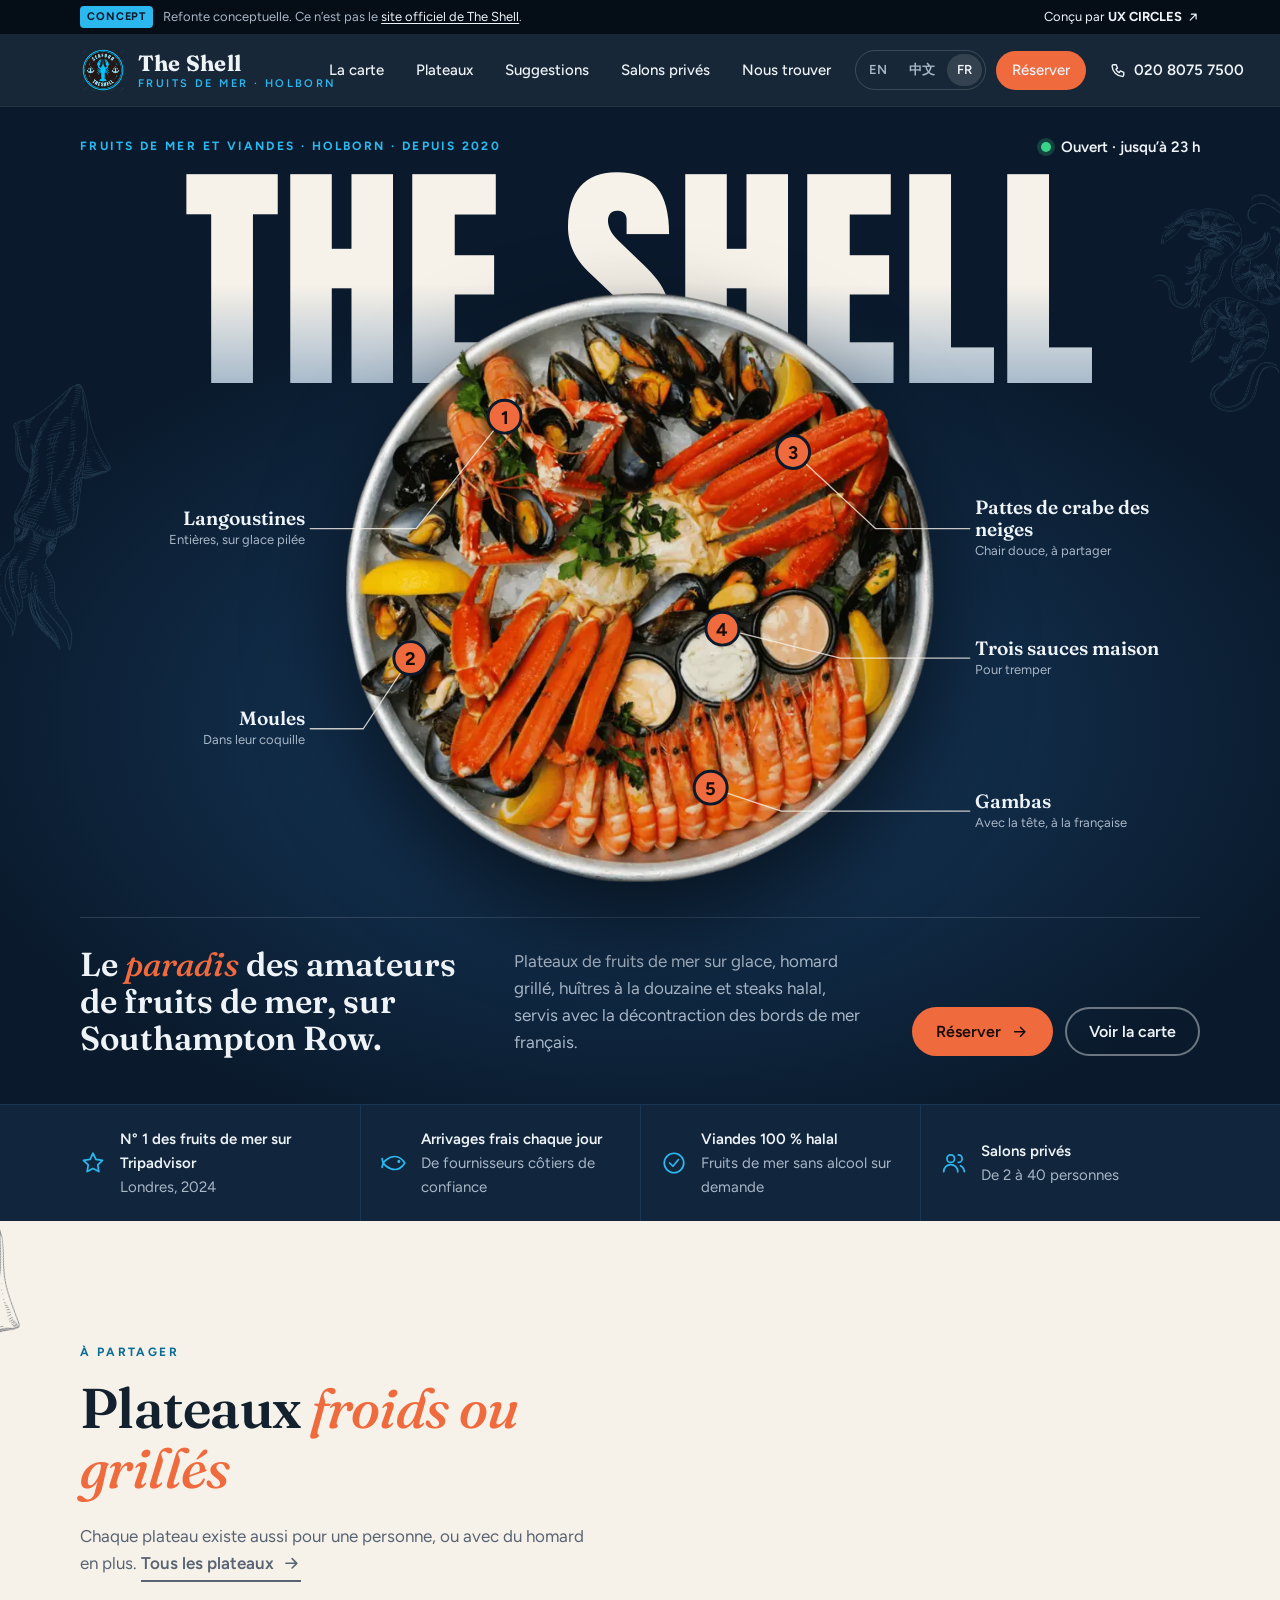
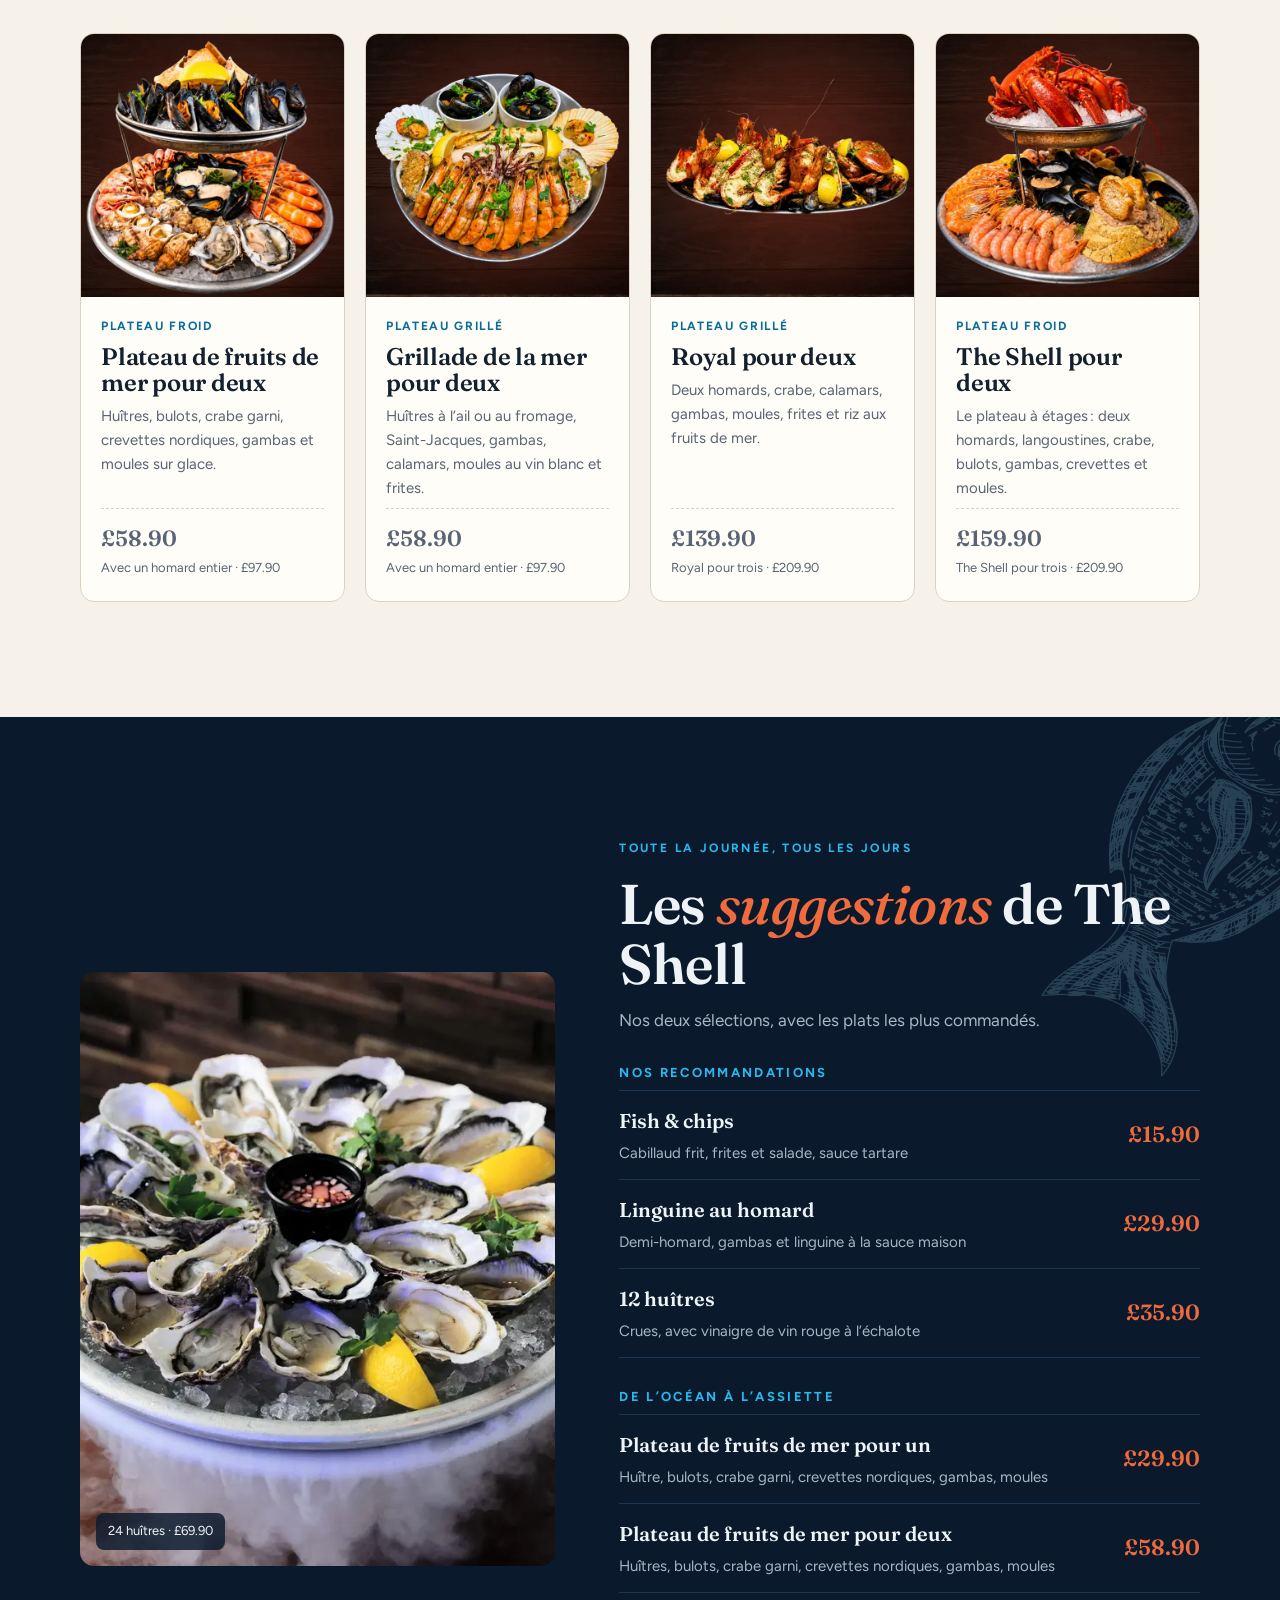
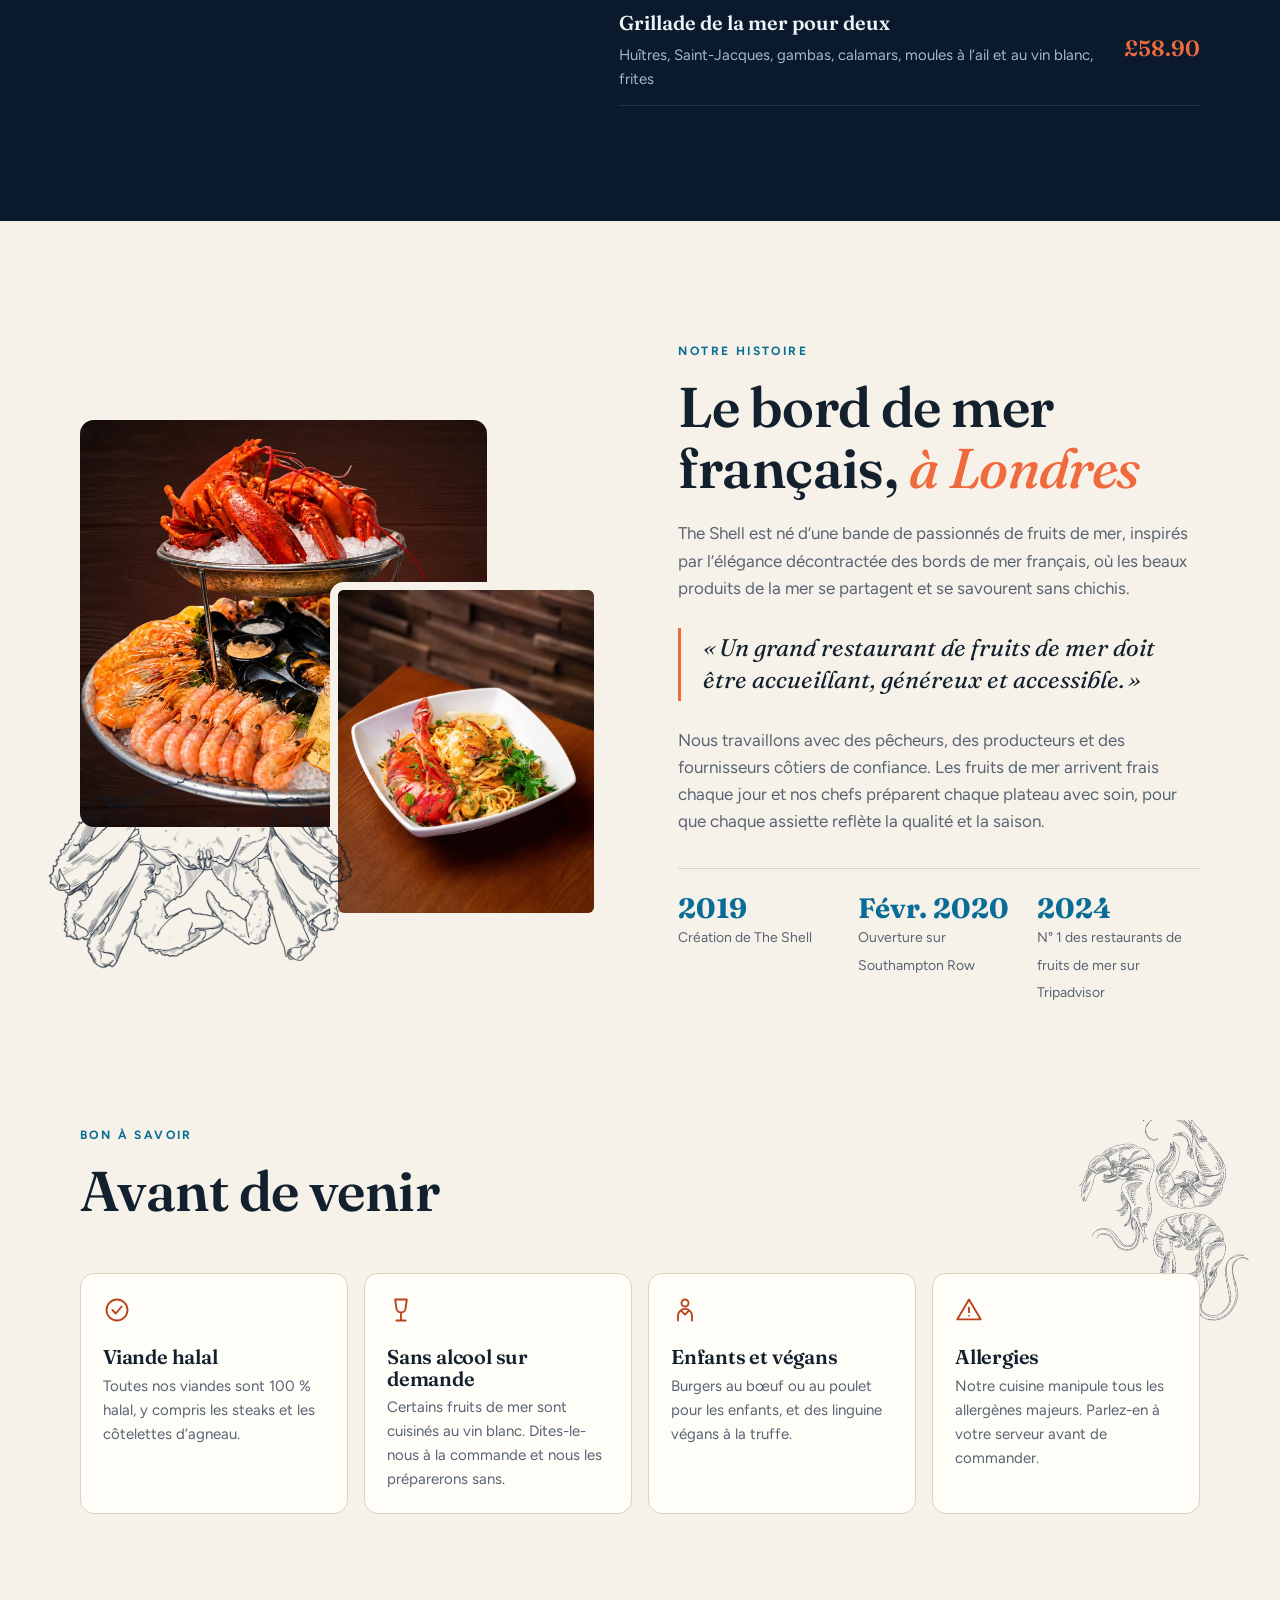
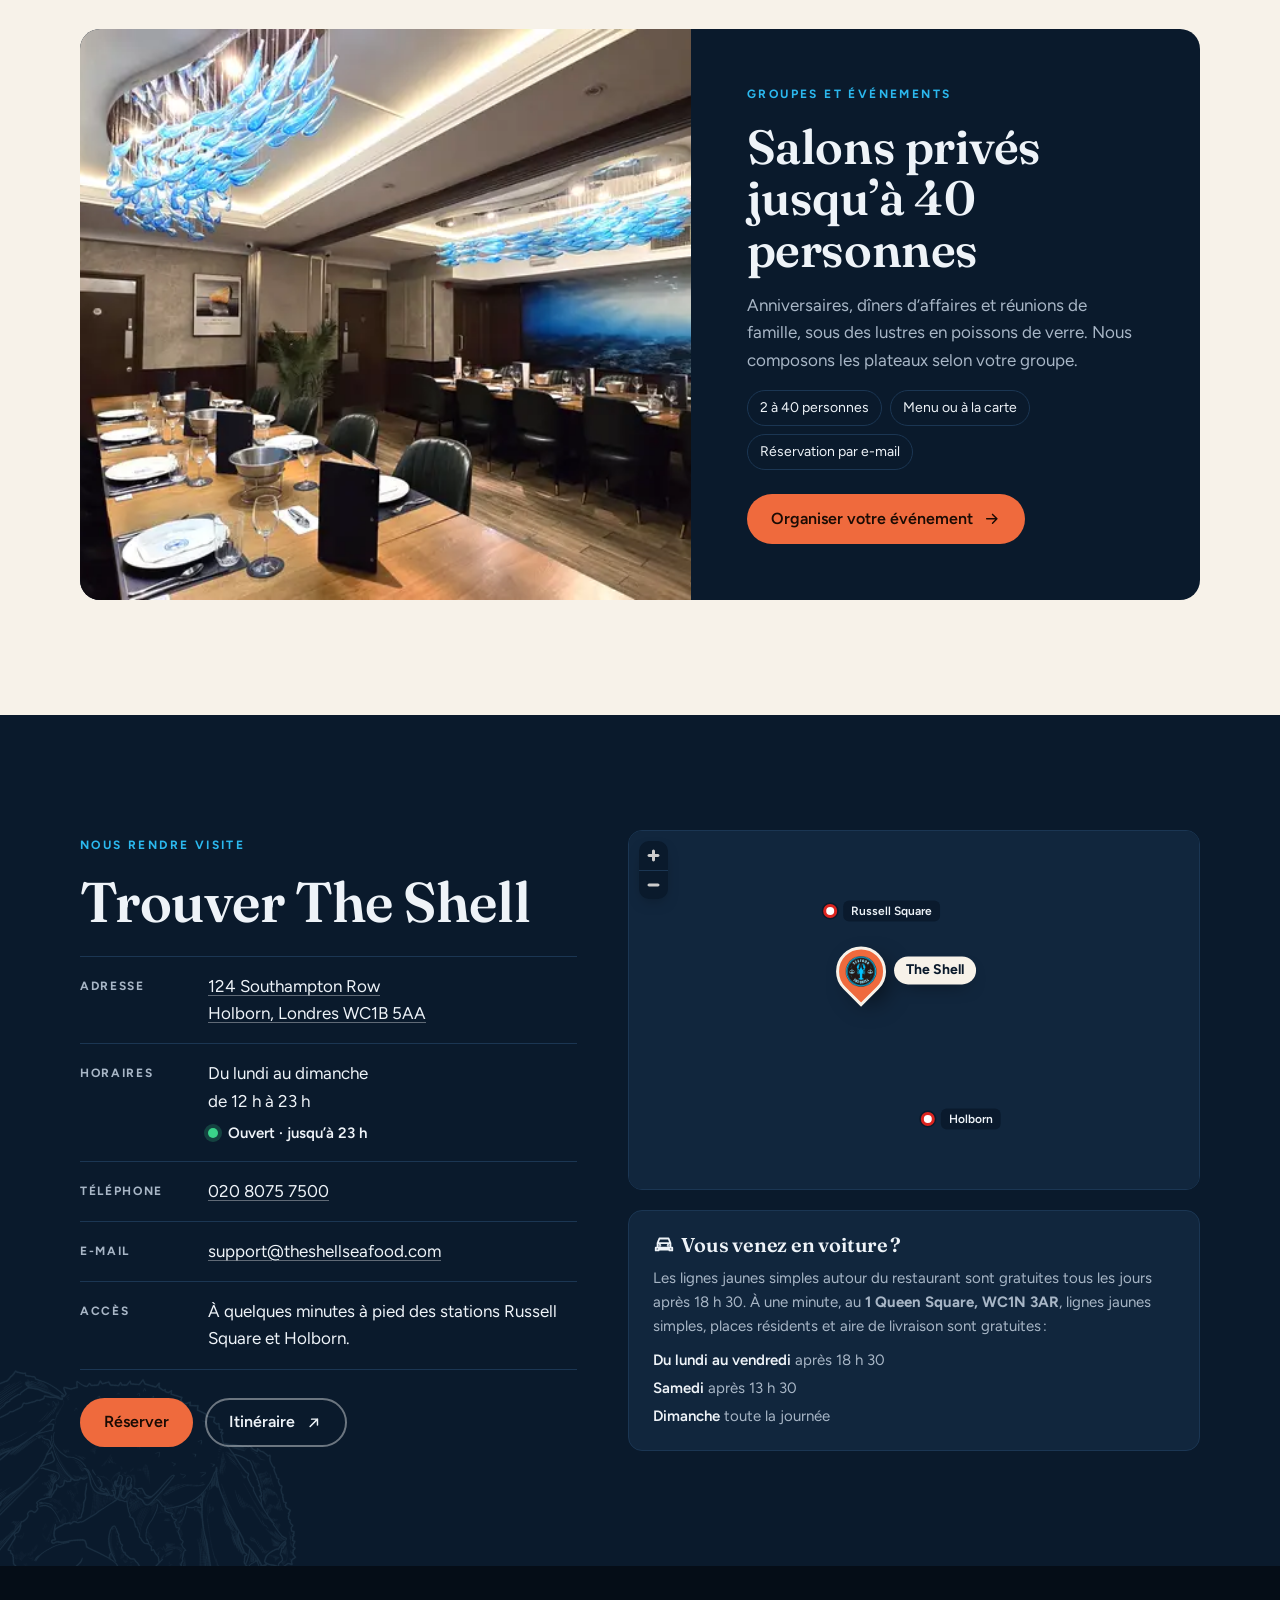
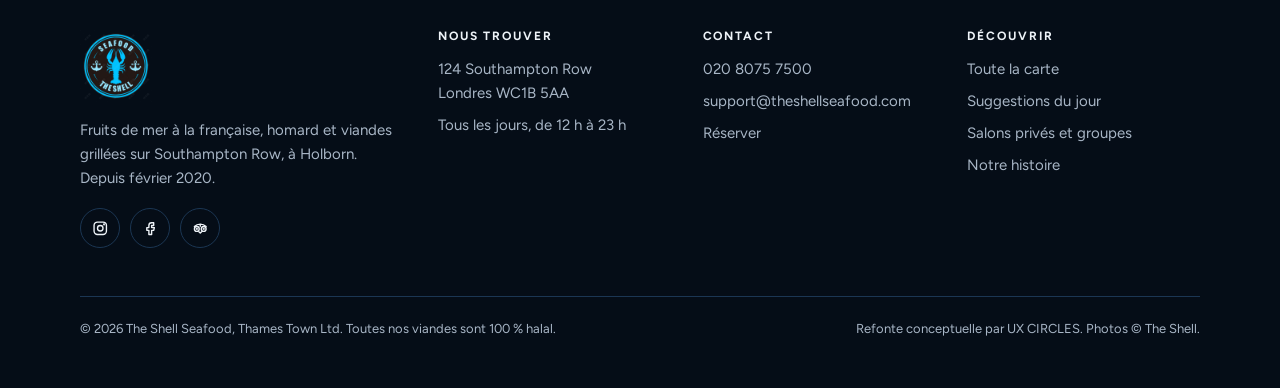
==== fr/index.html @ 04c15433 "Add Simplified Chinese and French versions of the site - zh/ and fr/ copies of all four pages, with " ====
<!DOCTYPE html>

<html class="no-js" lang="fr">
<head>
<meta charset="utf-8"/>
<meta content="width=device-width, initial-scale=1, viewport-fit=cover" name="viewport"/>
<title>The Shell · Restaurant de fruits de mer à Holborn, Londres</title>
<meta content="Fruits de mer platters, lobster, oysters and halal steak at 124 Southampton Row, Holborn. Open every day 12 noon – 11pm. Book a table online." name="description"/>
<meta content="noindex, nofollow" name="robots"/>
<meta content="#0a1a2c" name="theme-color"/>
<link href="https://uxcircles.github.io/theshellseafood/fr/index.html" rel="canonical"/>
<link href="https://uxcircles.github.io/theshellseafood/" hreflang="en-GB" rel="alternate"/>
<link href="https://uxcircles.github.io/theshellseafood/zh/" hreflang="zh-Hans" rel="alternate"/>
<link href="https://uxcircles.github.io/theshellseafood/fr/" hreflang="fr" rel="alternate"/>
<link href="https://uxcircles.github.io/theshellseafood/" hreflang="x-default" rel="alternate"/>
<link href="../favicon.png" rel="icon" type="image/png"/>
<link href="../apple-touch-icon.png" rel="apple-touch-icon"/>
<meta content="restaurant" property="og:type"/>
<meta content="The Shell Seafood Restaurant" property="og:site_name"/>
<meta content="The Shell · Restaurant de fruits de mer à Holborn, Londres" property="og:title"/>
<meta content="Fruits de mer platters, lobster, oysters and halal steak at 124 Southampton Row, Holborn. Open every day 12 noon – 11pm. Book a table online." property="og:description"/>
<meta content="https://uxcircles.github.io/theshellseafood/fr/index.html" property="og:url"/><meta content="fr_FR" property="og:locale"/>
<meta content="https://uxcircles.github.io/theshellseafood/assets/img/og.jpg" property="og:image"/>
<meta content="1200" property="og:image:width"/>
<meta content="630" property="og:image:height"/>
<meta content="summary_large_image" name="twitter:card"/>
<link href="https://fonts.googleapis.com" rel="preconnect"/>
<link crossorigin="" href="https://fonts.gstatic.com" rel="preconnect"/>
<link href="https://fonts.googleapis.com/css2?family=Anton&amp;family=Figtree:wght@400;500;600;700&amp;family=Fraunces:ital,opsz,wght@0,9..144,500;0,9..144,600;0,9..144,700;1,9..144,500&amp;display=swap" rel="stylesheet"/>
<link as="image" fetchpriority="high" href="../assets/img/platter-cutout-700.webp" imagesizes="(max-width: 760px) 92vw, 600px" imagesrcset="../assets/img/platter-cutout-700.webp 700w, ../assets/img/platter-cutout-880.webp 880w" rel="preload"/>
<link href="../assets/css/style.css?v=10" rel="stylesheet"/>
<script type="application/ld+json">
  {
    "@context": "https://schema.org",
    "@type": "SeafoodRestaurant",
    "name": "The Shell Seafood Restaurant",
    "alternateName": ["The Shell", "The Shell Holborn"],
    "servesCuisine": ["Seafood", "French", "Steak"],
    "address": {
      "@type": "PostalAddress",
      "streetAddress": "124 Southampton Row",
      "addressLocality": "London",
      "postalCode": "WC1B 5AA",
      "addressCountry": "GB"
    },
    "geo": { "@type": "GeoCoordinates", "latitude": 51.5207627, "longitude": -0.1229369 },
    "telephone": "+442080757500",
    "email": "support@theshellseafood.com",
    "url": "https://uxcircles.github.io/theshellseafood/",
    "image": "https://uxcircles.github.io/theshellseafood/assets/img/og.jpg",
    "logo": "https://uxcircles.github.io/theshellseafood/assets/img/logo-badge.png",
    "menu": "https://uxcircles.github.io/theshellseafood/menu.html",
    "acceptsReservations": "True",
    "priceRange": "££",
    "openingHoursSpecification": [
      { "@type": "OpeningHoursSpecification", "dayOfWeek": ["Monday", "Tuesday", "Wednesday", "Thursday", "Friday", "Saturday", "Sunday"], "opens": "12:00", "closes": "23:00" }
    ],
    "sameAs": ["https://www.instagram.com/theshellseafood/", "https://www.facebook.com/TheShellSeafood/", "https://www.tripadvisor.co.uk/Restaurant_Review-g186338-d20214731-Reviews-The_Shell_Holborn-London_England.html"]
  }
  </script>
</head>
<body>
<svg aria-hidden="true" focusable="false" style="position:absolute;width:0;height:0;overflow:hidden">
<symbol id="i-phone" viewbox="0 0 24 24"><path d="M5 4h4l2 5-2.5 1.5a11 11 0 0 0 5 5L15 13l5 2v4a2 2 0 0 1-2 2A16 16 0 0 1 3 6a2 2 0 0 1 2-2"></path></symbol>
<symbol id="i-arrow" viewbox="0 0 24 24"><path d="M5 12h14M13 6l6 6-6 6"></path></symbol>
<symbol id="i-ext" viewbox="0 0 24 24"><path d="M7 17 17 7M9 7h8v8"></path></symbol>
<symbol id="i-pin" viewbox="0 0 24 24"><path d="M12 21s-7-6.2-7-11.5A7 7 0 0 1 19 9.5C19 14.8 12 21 12 21z"></path><circle cx="12" cy="9.5" r="2.5"></circle></symbol>
<symbol id="i-clock" viewbox="0 0 24 24"><circle cx="12" cy="12" r="9"></circle><path d="M12 7v5l3 2"></path></symbol>
<symbol id="i-mail" viewbox="0 0 24 24"><rect height="14" rx="2" width="18" x="3" y="5"></rect><path d="m3 7 9 6 9-6"></path></symbol>
<symbol id="i-search" viewbox="0 0 24 24"><circle cx="11" cy="11" r="7"></circle><path d="m20 20-4-4"></path></symbol>
<symbol id="i-leaf" viewbox="0 0 24 24"><path d="M5 19c0-9 6-14 15-14 0 9-5 15-14 15"></path><path d="M5 19 13 11"></path></symbol>
<symbol id="i-check" viewbox="0 0 24 24"><circle cx="12" cy="12" r="9"></circle><path d="m8 12 3 3 5-6"></path></symbol>
<symbol id="i-glass" viewbox="0 0 24 24"><path d="M7 3h10l-1 7a4 4 0 0 1-8 0zM12 14v7M8 21h8"></path></symbol>
<symbol id="i-child" viewbox="0 0 24 24"><circle cx="12" cy="6" r="3"></circle><path d="M6 21v-4a6 6 0 0 1 12 0v4M9 13l3 3 3-3"></path></symbol>
<symbol id="i-users" viewbox="0 0 24 24"><circle cx="9" cy="8" r="3.5"></circle><path d="M2.5 20a6.5 6.5 0 0 1 13 0"></path><path d="M16 4.5a3.5 3.5 0 0 1 0 7M18 14.5a6.5 6.5 0 0 1 3.5 5.5"></path></symbol>
<symbol id="i-cake" viewbox="0 0 24 24"><path d="M4 21V12h16v9M2 21h20M4 16c2 1.5 4 1.5 6 0s4-1.5 6 0 4 1.5 4 0M12 12V8M12 5.5V5"></path></symbol>
<symbol id="i-case" viewbox="0 0 24 24"><rect height="13" rx="2" width="18" x="3" y="7"></rect><path d="M9 7V5a2 2 0 0 1 2-2h2a2 2 0 0 1 2 2v2M3 13h18"></path></symbol>
<symbol id="i-heart" viewbox="0 0 24 24"><path d="M12 20s-8-4.6-8-10.5A4.5 4.5 0 0 1 12 7a4.5 4.5 0 0 1 8 2.5C20 15.4 12 20 12 20z"></path></symbol>
<symbol id="i-car" viewbox="0 0 24 24"><path d="M5 16V11l2-5h10l2 5v5M3 16h18v3h-3v-1H6v1H3zM5 11h14"></path><circle cx="7.5" cy="13.5" r=".5"></circle><circle cx="16.5" cy="13.5" r=".5"></circle></symbol>
<symbol id="i-alert" viewbox="0 0 24 24"><path d="M12 3 2 20h20L12 3z"></path><path d="M12 10v4M12 17h.01"></path></symbol>
<symbol id="i-star" viewbox="0 0 24 24"><path d="m12 3 2.7 5.6 6.1.9-4.4 4.3 1 6.1-5.4-2.9-5.4 2.9 1-6.1L3.2 9.5l6.1-.9z"></path></symbol>
<symbol id="i-fish" viewbox="0 0 24 24"><path d="M2 12s4-6 11-6c4 0 7 3 9 6-2 3-5 6-9 6-7 0-11-6-11-6zM2 12l-1 4M2 12 1 8"></path><circle cx="16.5" cy="10.5" r=".6"></circle></symbol>
<symbol id="i-ig" viewbox="0 0 24 24"><rect height="18" rx="5" width="18" x="3" y="3"></rect><circle cx="12" cy="12" r="4"></circle><circle cx="17.5" cy="6.5" r=".6"></circle></symbol>
<symbol id="i-fb" viewbox="0 0 24 24"><path d="M14 8h3V4h-3a4 4 0 0 0-4 4v3H7v4h3v6h4v-6h3l1-4h-4V8z"></path></symbol>
<symbol id="i-ta" viewbox="0 0 24 24"><circle cx="7" cy="13" r="3.5"></circle><circle cx="17" cy="13" r="3.5"></circle><path d="M3.5 9.5C6 7 9 6 12 6s6 1 8.5 3.5M12 6v3M10 17l2 2 2-2"></path><circle cx="7" cy="13" r=".6"></circle><circle cx="17" cy="13" r=".6"></circle></symbol>
</svg>
<a class="skip" href="#main">Aller au contenu</a>
<header class="site-header">
<div class="concept-bar" role="note">
<div class="wrap concept-inner">
<p><span class="concept-tag">Concept</span><span class="concept-long">Refonte conceptuelle. Ce n’est pas le <a href="https://www.theshellseafood.com/" rel="noopener" target="_blank">site officiel de The Shell</a>.</span><span class="concept-short">Refonte conceptuelle</span></p>
<a href="https://ux-circles.com/web" rel="noopener" target="_blank"><span class="concept-by">Conçu par</span> <strong>UX CIRCLES</strong> <svg aria-hidden="true" class="icon"><use href="#i-ext"></use></svg></a>
</div>
</div>
<div class="header-bar">
<div class="wrap header-inner">
<a aria-label="The Shell, accueil" class="brand" href="index.html">
<img alt="" height="46" src="../assets/img/logo-badge.png" width="46"/>
<span class="brand-name"><strong>The Shell</strong><span>Fruits de mer · Holborn</span></span>
</a>
<nav aria-label="Principale" class="nav" id="site-nav">
<a href="menu.html">La carte</a>
<a href="#platters">Plateaux</a>
<a href="#specials">Suggestions</a>
<a href="private-dining.html">Salons privés</a>
<a href="#visit">Nous trouver</a>
<!--lang--><div aria-label="Langue" class="lang-switch" role="group"><a href="../index.html" hreflang="en-GB" lang="en-GB">EN</a><a href="../zh/index.html" hreflang="zh-Hans" lang="zh-Hans">中文</a><a aria-current="true" href="index.html" hreflang="fr" lang="fr">FR</a></div><!--/lang-->
<a class="btn btn-primary btn-sm" href="book.html">Réserver</a>
</nav>
<a class="header-call" href="tel:+442080757500"><svg aria-hidden="true" class="icon"><use href="#i-phone"></use></svg><span>020 8075 7500</span><span class="visually-hidden"> Appeler le restaurant</span></a>
<button aria-controls="site-nav" aria-expanded="false" class="nav-toggle" data-nav-toggle="" type="button"><span aria-hidden="true" class="bars"></span><span class="nav-toggle-label">Menu</span></button>
</div>
</div>
</header>
<main id="main">
<section aria-labelledby="hero-title" class="hero">
<img alt="" aria-hidden="true" class="sketch sk-hero-a" decoding="async" height="720" loading="lazy" src="../assets/img/sketch-squid-light.webp" width="500"/>
<img alt="" aria-hidden="true" class="sketch sk-hero-b" decoding="async" height="720" loading="lazy" src="../assets/img/sketch-shrimp-light.webp" width="507"/>
<div class="wrap hero-inner">
<div class="hero-top">
<span class="eyebrow light">Fruits de mer et viandes · Holborn<span class="hide-sm"> · Depuis 2020</span></span>
<span class="status hide-sm" data-status="">Ouvert tous les jours, de 12 h à 23 h</span>
</div>
<h1 class="wordmark" id="hero-title"><span aria-hidden="true">The Shell</span><span class="visually-hidden">The Shell, restaurant de fruits de mer à Holborn, Londres</span></h1>
<figure class="anatomy">
<div class="anatomy-stage">
<div aria-hidden="true" class="plate-loader">
<span class="plate-rim"></span>
<span class="plate-ice"></span>
<span class="plate-text">On dresse le plateau…</span>
</div>
<img alt="Plateau rond de fruits de mer sur glace : langoustines, pattes de crabe des neiges, moules, gambas et trois sauces" class="anatomy-plate" fetchpriority="high" height="700" sizes="(max-width: 760px) 92vw, 600px" src="../assets/img/platter-cutout-700.webp" srcset="../assets/img/platter-cutout-700.webp 700w, ../assets/img/platter-cutout-880.webp 880w" width="700"/>
<svg aria-hidden="true" class="anatomy-lines" viewbox="0 0 180 100">
<g class="leaders">
<polyline points="67,21 52,40 34,40"></polyline>
<polyline points="51,62 43,74 34,74"></polyline>
<polyline points="116,27 130,40 146,40"></polyline>
<polyline points="104,57 124,62 146,62"></polyline>
<polyline points="102,84 114,88 146,88"></polyline>
</g>
<g class="pins">
<g style="--i:0"><circle cx="67" cy="21" r="2.8"></circle><text x="67" y="21.2">1</text></g>
<g style="--i:1"><circle cx="51" cy="62" r="2.8"></circle><text x="51" y="62.2">2</text></g>
<g style="--i:2"><circle cx="116" cy="27" r="2.8"></circle><text x="116" y="27.2">3</text></g>
<g style="--i:3"><circle cx="104" cy="57" r="2.8"></circle><text x="104" y="57.2">4</text></g>
<g style="--i:4"><circle cx="102" cy="84" r="2.8"></circle><text x="102" y="84.2">5</text></g>
</g>
</svg>
</div>
<figcaption>
<ol class="anatomy-labels">
<li class="l1" style="--i:0"><b>1</b><span>Langoustines<small>Entières, sur glace pilée</small></span></li>
<li class="l2" style="--i:1"><b>2</b><span>Moules<small>Dans leur coquille</small></span></li>
<li class="l3" style="--i:2"><b>3</b><span>Pattes de crabe des neiges<small>Chair douce, à partager</small></span></li>
<li class="l4" style="--i:3"><b>4</b><span>Trois sauces maison<small>Pour tremper</small></span></li>
<li class="l5" style="--i:4"><b>5</b><span>Gambas<small>Avec la tête, à la française</small></span></li>
</ol>
</figcaption>
</figure>
<div class="hero-foot">
<p class="hero-tagline">Le <em class="script">paradis</em> des amateurs de fruits de mer, sur Southampton Row.</p>
<p class="hero-lede">Plateaux de fruits de mer sur glace, homard grillé, huîtres à la douzaine et steaks halal, servis avec la décontraction des bords de mer français.</p>
<div class="hero-actions">
<span class="status show-sm" data-status="">Ouvert tous les jours, de 12 h à 23 h</span>
<a class="btn btn-primary" href="book.html">Réserver <svg aria-hidden="true" class="icon"><use href="#i-arrow"></use></svg></a>
<a class="btn btn-ghost" href="menu.html">Voir la carte</a>
</div>
</div>
</div>
</section>
<section aria-label="Pourquoi The Shell" class="proof">
<div class="wrap">
<ul>
<li><svg aria-hidden="true" class="icon"><use href="#i-star"></use></svg><span><strong>N° 1 des fruits de mer sur Tripadvisor</strong>Londres, 2024</span></li>
<li><svg aria-hidden="true" class="icon"><use href="#i-fish"></use></svg><span><strong>Arrivages frais chaque jour</strong>De fournisseurs côtiers de confiance</span></li>
<li><svg aria-hidden="true" class="icon"><use href="#i-check"></use></svg><span><strong>Viandes 100 % halal</strong>Fruits de mer sans alcool sur demande</span></li>
<li><svg aria-hidden="true" class="icon"><use href="#i-users"></use></svg><span><strong>Salons privés</strong>De 2 à 40 personnes</span></li>
</ul>
</div>
</section>
<section aria-labelledby="platters-title" class="section has-sketch" id="platters">
<img alt="" aria-hidden="true" class="sketch sk-platters" decoding="async" height="720" loading="lazy" src="../assets/img/sketch-squid-ink.webp" width="500"/>
<div class="wrap">
<div class="section-head">
<div>
<span class="eyebrow">À partager</span>
<h2 id="platters-title">Plateaux <em class="script">froids ou grillés</em></h2>
</div>
<p>Chaque plateau existe aussi pour une personne, ou avec du homard en plus. <a class="link-arrow" href="menu.html#chilled-platters">Tous les plateaux <svg aria-hidden="true" class="icon"><use href="#i-arrow"></use></svg></a></p>
</div>
<ul class="platters">
<li class="platter reveal">
<img alt="Plateau de fruits de mer pour deux" decoding="async" height="640" loading="lazy" src="../assets/img/menu/fruit-de-mer-for-two-640.webp" width="640"/>
<div class="platter-body">
<span class="platter-kind">Plateau froid</span>
<h3>Plateau de fruits de mer pour deux</h3>
<p>Huîtres, bulots, crabe garni, crevettes nordiques, gambas et moules sur glace.</p>
<div class="platter-foot"><span class="price">£58.90</span><span>Avec un homard entier · £97.90</span></div>
</div>
</li>
<li class="platter reveal">
<img alt="Grillade de la mer pour deux" decoding="async" height="640" loading="lazy" src="../assets/img/menu/seafood-grill-for-two-640.webp" width="640"/>
<div class="platter-body">
<span class="platter-kind">Plateau grillé</span>
<h3>Grillade de la mer pour deux</h3>
<p>Huîtres à l’ail ou au fromage, Saint-Jacques, gambas, calamars, moules au vin blanc et frites.</p>
<div class="platter-foot"><span class="price">£58.90</span><span>Avec un homard entier · £97.90</span></div>
</div>
</li>
<li class="platter reveal">
<img alt="Royal pour deux" decoding="async" height="640" loading="lazy" src="../assets/img/menu/royal-for-two-640.webp" width="640"/>
<div class="platter-body">
<span class="platter-kind">Plateau grillé</span>
<h3>Royal pour deux</h3>
<p>Deux homards, crabe, calamars, gambas, moules, frites et riz aux fruits de mer.</p>
<div class="platter-foot"><span class="price">£139.90</span><span>Royal pour trois · £209.90</span></div>
</div>
</li>
<li class="platter reveal">
<img alt="The Shell pour deux" decoding="async" height="640" loading="lazy" src="../assets/img/menu/the-shell-for-two-640.webp" width="640"/>
<div class="platter-body">
<span class="platter-kind">Plateau froid</span>
<h3>The Shell pour deux</h3>
<p>Le plateau à étages : deux homards, langoustines, crabe, bulots, gambas, crevettes et moules.</p>
<div class="platter-foot"><span class="price">£159.90</span><span>The Shell pour trois · £209.90</span></div>
</div>
</li>
</ul>
</div>
</section>
<section aria-labelledby="specials-title" class="section on-ink has-sketch" id="specials">
<img alt="" aria-hidden="true" class="sketch sk-specials" decoding="async" height="720" loading="lazy" src="../assets/img/sketch-fish-light.webp" width="403"/>
<div class="wrap specials">
<figure class="specials-photo reveal">
<img alt="Deux douzaines d’huîtres crues sur glace pilée, avec citron et vinaigre à l’échalote" decoding="async" height="701" loading="lazy" sizes="(max-width: 860px) 100vw, 520px" src="../assets/img/oysters-800.webp" srcset="../assets/img/oysters-800.webp 800w, ../assets/img/oysters-1600.webp 1600w" width="800"/>
<figcaption>24 huîtres · £69.90</figcaption>
</figure>
<div>
<span class="eyebrow light">Toute la journée, tous les jours</span>
<h2 id="specials-title">Les <em class="script">suggestions</em> de The Shell</h2>
<p class="specials-intro">Nos deux sélections, avec les plats les plus commandés.</p>
<div class="special-group">
<h3>Nos recommandations</h3>
<ul class="special-list">
<li><strong>Fish &amp; chips</strong><span>Cabillaud frit, frites et salade, sauce tartare</span><b class="price">£15.90</b></li>
<li><strong>Linguine au homard</strong><span>Demi-homard, gambas et linguine à la sauce maison</span><b class="price">£29.90</b></li>
<li><strong>12 huîtres</strong><span>Crues, avec vinaigre de vin rouge à l’échalote</span><b class="price">£35.90</b></li>
</ul>
</div>
<div class="special-group">
<h3>De l’océan à l’assiette</h3>
<ul class="special-list">
<li><strong>Plateau de fruits de mer pour un</strong><span>Huître, bulots, crabe garni, crevettes nordiques, gambas, moules</span><b class="price">£29.90</b></li>
<li><strong>Plateau de fruits de mer pour deux</strong><span>Huîtres, bulots, crabe garni, crevettes nordiques, gambas, moules</span><b class="price">£58.90</b></li>
<li><strong>Grillade de la mer pour deux</strong><span>Huîtres, Saint-Jacques, gambas, calamars, moules à l’ail et au vin blanc, frites</span><b class="price">£58.90</b></li>
</ul>
</div>
</div>
</div>
</section>
<section aria-labelledby="story-title" class="section" id="story">
<div class="wrap story">
<div class="story-photos reveal">
<img alt="The Shell pour deux : plateau à deux étages, homards en haut, gambas, moules et crabe en dessous" class="p1" decoding="async" height="787" loading="lazy" sizes="(max-width: 860px) 78vw, 440px" src="../assets/img/tower-800.webp" srcset="../assets/img/tower-800.webp 800w, ../assets/img/tower-1600.webp 1600w" width="800"/>
<img alt="Linguine au homard dans un bol blanc" class="p2" decoding="async" height="985" loading="lazy" sizes="(max-width: 860px) 52vw, 300px" src="../assets/img/linguine-800.webp" srcset="../assets/img/linguine-800.webp 800w, ../assets/img/linguine-1600.webp 1600w" width="800"/>
<img alt="" aria-hidden="true" class="sketch sk-story" decoding="async" height="471" loading="lazy" src="../assets/img/sketch-crab-ink.webp" width="720"/>
</div>
<div class="story-copy">
<span class="eyebrow">Notre histoire</span>
<h2 id="story-title">Le bord de mer français, <em class="script">à Londres</em></h2>
<p>The Shell est né d’une bande de passionnés de fruits de mer, inspirés par l’élégance décontractée des bords de mer français, où les beaux produits de la mer se partagent et se savourent sans chichis.</p>
<blockquote>« Un grand restaurant de fruits de mer doit être accueillant, généreux et accessible. »</blockquote>
<p>Nous travaillons avec des pêcheurs, des producteurs et des fournisseurs côtiers de confiance. Les fruits de mer arrivent frais chaque jour et nos chefs préparent chaque plateau avec soin, pour que chaque assiette reflète la qualité et la saison.</p>
<ul class="timeline">
<li><strong>2019</strong><span>Création de The Shell</span></li>
<li><strong>Févr. 2020</strong><span>Ouverture sur Southampton Row</span></li>
<li><strong>2024</strong><span>N° 1 des restaurants de fruits de mer sur Tripadvisor</span></li>
</ul>
</div>
</div>
</section>
<section aria-labelledby="notes-title" class="section has-sketch" style="padding-top:0">
<img alt="" aria-hidden="true" class="sketch sk-notes" decoding="async" height="720" loading="lazy" src="../assets/img/sketch-shrimp-ink.webp" width="507"/>
<div class="wrap">
<div class="section-head">
<div>
<span class="eyebrow">Bon à savoir</span>
<h2 id="notes-title">Avant de venir</h2>
</div>
</div>
<ul class="notes">
<li class="reveal"><svg aria-hidden="true" class="icon"><use href="#i-check"></use></svg><h3>Viande halal</h3><p>Toutes nos viandes sont 100 % halal, y compris les steaks et les côtelettes d’agneau.</p></li>
<li class="reveal"><svg aria-hidden="true" class="icon"><use href="#i-glass"></use></svg><h3>Sans alcool sur demande</h3><p>Certains fruits de mer sont cuisinés au vin blanc. Dites-le-nous à la commande et nous les préparerons sans.</p></li>
<li class="reveal"><svg aria-hidden="true" class="icon"><use href="#i-child"></use></svg><h3>Enfants et végans</h3><p>Burgers au bœuf ou au poulet pour les enfants, et des linguine végans à la truffe.</p></li>
<li class="reveal"><svg aria-hidden="true" class="icon"><use href="#i-alert"></use></svg><h3>Allergies</h3><p>Notre cuisine manipule tous les allergènes majeurs. Parlez-en à votre serveur avant de commander.</p></li>
</ul>
</div>
</section>
<section aria-labelledby="pd-title" class="section" style="padding-top:0">
<div class="wrap">
<div class="pd-teaser reveal">
<img alt="Salon privé avec longues tables, chaises en cuir vert, lustres en poissons de verre bleu et fresque sous-marine" decoding="async" height="450" loading="lazy" sizes="(max-width: 860px) 100vw, 660px" src="../assets/img/room-long-800.webp" srcset="../assets/img/room-long-800.webp 800w, ../assets/img/room-long-1600.webp 1600w" width="800"/>
<div class="pd-teaser-body">
<span class="eyebrow light">Groupes et événements</span>
<h2 id="pd-title">Salons privés jusqu’à 40 personnes</h2>
<p>Anniversaires, dîners d’affaires et réunions de famille, sous des lustres en poissons de verre. Nous composons les plateaux selon votre groupe.</p>
<ul class="pd-facts"><li>2 à 40 personnes</li><li>Menu ou à la carte</li><li>Réservation par e-mail</li></ul>
<a class="btn btn-primary" href="private-dining.html">Organiser votre événement <svg aria-hidden="true" class="icon"><use href="#i-arrow"></use></svg></a>
</div>
</div>
</div>
</section>
<section aria-labelledby="visit-title" class="section on-ink has-sketch" id="visit">
<img alt="" aria-hidden="true" class="sketch sk-visit" decoding="async" height="471" loading="lazy" src="../assets/img/sketch-crab-light.webp" width="720"/>
<div class="wrap visit">
<div>
<span class="eyebrow light">Nous rendre visite</span>
<h2 id="visit-title">Trouver The Shell</h2>
<ul class="visit-list">
<li><span class="label">Adresse</span><span><a href="https://www.google.com/maps/place/The+Shell/@51.5207627,-0.1251256,17z/data=!3m1!4b1!4m6!3m5!1s0x48761bf2e88a51cd:0xa73f724916147853!8m2!3d51.5207627!4d-0.1229369" rel="noopener" target="_blank">124 Southampton Row<br/>Holborn, Londres WC1B 5AA</a></span></li>
<li><span class="label">Horaires</span><span>Du lundi au dimanche<br/>de 12 h à 23 h <span class="status" data-status="" style="display:flex;margin-top:6px"></span></span></li>
<li><span class="label">Téléphone</span><span><a href="tel:+442080757500">020 8075 7500</a></span></li>
<li><span class="label">E-mail</span><span><a href="mailto:support@theshellseafood.com">support@theshellseafood.com</a></span></li>
<li><span class="label">Accès</span><span>À quelques minutes à pied des stations Russell Square et Holborn.</span></li>
</ul>
<div class="visit-actions">
<a class="btn btn-primary" href="book.html">Réserver</a>
<a class="btn btn-ghost" href="https://www.google.com/maps/place/The+Shell/@51.5207627,-0.1251256,17z/data=!3m1!4b1!4m6!3m5!1s0x48761bf2e88a51cd:0xa73f724916147853!8m2!3d51.5207627!4d-0.1229369" rel="noopener" target="_blank">Itinéraire <svg aria-hidden="true" class="icon"><use href="#i-ext"></use></svg></a>
</div>
</div>
<div class="visit-side">
<div class="map">
<!-- MapLibre is bundled in assets/vendor; the map (assets/js/map.js) only loads when it scrolls near the viewport -->
<div aria-label="Carte situant The Shell au 124 Southampton Row, entre les stations Russell Square et Holborn" class="map-canvas" data-lat="51.52076" data-lib="../assets/vendor/maplibre/" data-lng="-0.12294" data-logo="../assets/img/logo-badge.png" data-map="" data-src="../assets/js/map.js?v=1" data-stations='[["Russell Square", -0.1243, 51.5231], ["Holborn", -0.12, 51.5174]]' role="img">
<a class="map-fallback" href="https://www.google.com/maps/place/The+Shell/@51.5207627,-0.1251256,17z/data=!3m1!4b1!4m6!3m5!1s0x48761bf2e88a51cd:0xa73f724916147853!8m2!3d51.5207627!4d-0.1229369" rel="noopener" target="_blank">Ouvrir dans Google Maps ↗</a>
</div>
</div>
<div class="parking">
<h3><svg aria-hidden="true" class="icon" style="vertical-align:-3px;margin-right:6px"><use href="#i-car"></use></svg>Vous venez en voiture ?</h3>
<p>Les lignes jaunes simples autour du restaurant sont gratuites tous les jours après 18 h 30. À une minute, au <strong>1 Queen Square, WC1N 3AR</strong>, lignes jaunes simples, places résidents et aire de livraison sont gratuites :</p>
<ul>
<li><strong>Du lundi au vendredi</strong> après 18 h 30</li>
<li><strong>Samedi</strong> après 13 h 30</li>
<li><strong>Dimanche</strong> toute la journée</li>
</ul>
</div>
</div>
</div>
</section>
</main>
<footer class="site-footer">
<div class="wrap">
<div class="footer-grid">
<div class="footer-brand">
<img alt="Écusson The Shell" height="72" loading="lazy" src="../assets/img/logo-badge.png" width="72"/>
<p>Fruits de mer à la française, homard et viandes grillées sur Southampton Row, à Holborn. Depuis février 2020.</p>
<div class="socials">
<a aria-label="Instagram" href="https://www.instagram.com/theshellseafood/" rel="noopener" target="_blank"><svg aria-hidden="true" class="icon"><use href="#i-ig"></use></svg></a>
<a aria-label="Facebook" href="https://www.facebook.com/TheShellSeafood/" rel="noopener" target="_blank"><svg aria-hidden="true" class="icon"><use href="#i-fb"></use></svg></a>
<a aria-label="Avis Tripadvisor" href="https://www.tripadvisor.co.uk/Restaurant_Review-g186338-d20214731-Reviews-The_Shell_Holborn-London_England.html" rel="noopener" target="_blank"><svg aria-hidden="true" class="icon"><use href="#i-ta"></use></svg></a>
</div>
</div>
<div>
<h2>Nous trouver</h2>
<ul>
<li><a href="https://www.google.com/maps/place/The+Shell/@51.5207627,-0.1251256,17z/data=!3m1!4b1!4m6!3m5!1s0x48761bf2e88a51cd:0xa73f724916147853!8m2!3d51.5207627!4d-0.1229369" rel="noopener" target="_blank">124 Southampton Row<br/>Londres WC1B 5AA</a></li>
<li>Tous les jours, de 12 h à 23 h</li>
</ul>
</div>
<div>
<h2>Contact</h2>
<ul>
<li><a href="tel:+442080757500">020 8075 7500</a></li>
<li><a href="mailto:support@theshellseafood.com">support@theshellseafood.com</a></li>
<li><a href="book.html">Réserver</a></li>
</ul>
</div>
<div>
<h2>Découvrir</h2>
<ul>
<li><a href="menu.html">Toute la carte</a></li>
<li><a href="#specials">Suggestions du jour</a></li>
<li><a href="private-dining.html">Salons privés et groupes</a></li>
<li><a href="#story">Notre histoire</a></li>
</ul>
</div>
</div>
<div class="footer-base">
<p>© <span data-year="">2026</span> The Shell Seafood, Thames Town Ltd. Toutes nos viandes sont 100 % halal.</p>
<p>Refonte conceptuelle par <a href="https://ux-circles.com/web" rel="noopener" target="_blank">UX CIRCLES</a>. Photos © The Shell.</p>
</div>
</div>
</footer>
<nav aria-label="Actions rapides" class="action-bar">
<a class="btn btn-ghost" href="tel:+442080757500"><svg aria-hidden="true" class="icon"><use href="#i-phone"></use></svg>Appeler</a>
<a class="btn btn-primary" href="book.html">Réserver</a>
</nav>
<script defer="" src="../assets/js/main.js?v=4"></script>
</body>
</html>
---- assets/css/style.css ----
/* The Shell — concept redesign
   Colours come from the restaurant's own badge (cyan lobster on deep navy)
   and the lobster-orange script on the current site. */
:root {
  --ink: #0a1a2c;          /* deep navy, page dark sections */
  --ink-2: #11263d;        /* raised navy */
  --ink-3: #1b3653;        /* lines on navy */
  --shell: #f7f2e9;        /* oyster-shell cream, light sections */
  --sand: #ede4d3;         /* darker cream */
  --paper: #fffdf8;
  --text: #13202e;
  --muted: #586473;
  --on-ink: #eef3f8;
  --on-ink-muted: #a8b6c6;
  --cyan: #2bb8ee;         /* badge blue: accents on navy */
  --cyan-deep: #0a6d97;    /* badge blue darkened for text on cream (AA) */
  --coral: #ef6a3d;        /* lobster orange */
  --coral-deep: #b9431b;
  --line: #ddd2bf;

  --f-display: "Fraunces", Georgia, "Times New Roman", serif;
  --f-body: "Figtree", system-ui, -apple-system, "Segoe UI", sans-serif;

  --wrap: 1200px;
  --gutter: clamp(16px, 4vw, 40px);
  --radius: 14px;
  --shadow: 0 18px 40px -22px rgba(6, 18, 32, .55);
  --header-h: 72px;
  --concept-h: 34px;     /* the Concept bar above the header; both stay pinned */
}

*, *::before, *::after { box-sizing: border-box; }
html { -webkit-text-size-adjust: 100%; scroll-behavior: smooth; scroll-padding-top: calc(var(--concept-h) + var(--header-h) + 16px); }
@media (prefers-reduced-motion: reduce) { html { scroll-behavior: auto; } }
body {
  margin: 0;
  font: 400 1.0625rem/1.6 var(--f-body);
  color: var(--text);
  background: var(--shell);
  -webkit-font-smoothing: antialiased;
}
img { max-width: 100%; height: auto; display: block; }
a { color: inherit; }
button, input, select, textarea { font: inherit; color: inherit; }
h1, h2, h3, h4 { font-family: var(--f-display); font-weight: 600; line-height: 1.08; margin: 0; letter-spacing: -.01em; font-optical-sizing: auto; }
p { margin: 0; }
ul { margin: 0; padding: 0; }
.wrap { width: 100%; max-width: var(--wrap); margin-inline: auto; padding-inline: var(--gutter); }
.visually-hidden { position: absolute !important; width: 1px; height: 1px; overflow: hidden; clip: rect(0 0 0 0); white-space: nowrap; }
.icon { width: 1.1em; height: 1.1em; fill: none; stroke: currentColor; stroke-width: 2; stroke-linecap: round; stroke-linejoin: round; flex: none; }

.skip { position: absolute; left: 12px; top: -60px; z-index: 100; background: var(--paper); color: var(--text); padding: 10px 16px; border-radius: 8px; font-weight: 600; }
.skip:focus { top: 12px; }
:focus-visible { outline: 3px solid var(--cyan); outline-offset: 3px; }

/* ---------- Concept bar ---------- */
.concept-bar { background: #050d17; color: var(--on-ink-muted); font-size: .8125rem; }
.concept-inner { display: flex; align-items: center; justify-content: space-between; gap: 12px; height: var(--concept-h); }
.concept-bar p { white-space: nowrap; display: flex; align-items: center; gap: 10px; }
.concept-bar a { color: var(--on-ink); text-decoration: none; display: inline-flex; align-items: center; gap: 4px; white-space: nowrap; }
.concept-bar p a { text-decoration: underline; text-underline-offset: 2px; display: inline; }
.concept-tag { background: var(--cyan); color: var(--ink); font-weight: 700; text-transform: uppercase; letter-spacing: .08em; font-size: .6875rem; padding: 2px 7px; border-radius: 4px; }
.concept-short { display: none; }
@media (max-width: 640px) { .concept-long { display: none; } .concept-short { display: inline; } }
@media (max-width: 440px) { :lang(fr) .concept-by { display: none; } } /* French labels are longer */
@media (max-width: 380px) { .concept-by { display: none; } .concept-bar p { gap: 6px; } }
@media (max-width: 350px) { :lang(fr) .concept-short { display: none; } }

/* ---------- Header ---------- */
.site-header { position: sticky; top: 0; z-index: 50; }
.header-bar { background: rgba(10, 26, 44, .94); backdrop-filter: saturate(140%) blur(10px); -webkit-backdrop-filter: saturate(140%) blur(10px); color: var(--on-ink); border-bottom: 1px solid rgba(255,255,255,.06); }
.header-inner { display: flex; align-items: center; gap: 24px; height: var(--header-h); }
.brand { display: flex; align-items: center; gap: 12px; text-decoration: none; margin-right: auto; }
.brand img { width: 46px; height: 46px; }
.brand-name { display: flex; flex-direction: column; line-height: 1; }
.brand-name strong { font-family: var(--f-display); font-size: 1.375rem; font-weight: 700; letter-spacing: .01em; }
.brand-name span { white-space: nowrap; font-size: .6875rem; letter-spacing: .22em; text-transform: uppercase; color: var(--cyan); margin-top: 4px; font-weight: 600; }
.nav { display: flex; align-items: center; gap: 4px; }
.nav a { text-decoration: none; padding: 10px 14px; border-radius: 999px; font-weight: 500; font-size: .9375rem; color: var(--on-ink); white-space: nowrap; }
.nav a:hover { background: rgba(255,255,255,.08); }
.nav a[aria-current="page"] { color: var(--cyan); }
.nav .btn[aria-current="page"] { color: #1a0b04; }
.header-call { display: inline-flex; align-items: center; gap: 8px; text-decoration: none; font-weight: 600; font-size: .9375rem; color: var(--on-ink); white-space: nowrap; }
.header-call:hover { color: var(--cyan); }
/* Narrower desktops: tighter nav, phone number shown as an icon only */
@media (min-width: 961px) and (max-width: 1279px) {
  .header-inner { gap: 12px; }
  .nav a { padding: 10px 9px; }
  .nav .lang-switch { margin: 0 2px; }
  .nav .lang-switch a { padding: 6px 7px; }
  .header-call span:not(.visually-hidden) { display: none; }
}
@media (min-width: 961px) and (max-width: 1099px) { .brand-name span { display: none; } }
/* Language switch: a small pill group in the desktop nav, a row at the bottom of the phone dropdown */
.nav .lang-switch { display: flex; gap: 2px; margin: 0 6px; padding: 3px; border: 1px solid rgba(255,255,255,.16); border-radius: 999px; }
.nav .lang-switch a { padding: 6px 10px; font-size: .8125rem; font-weight: 600; color: var(--on-ink-muted); }
.nav .lang-switch a:hover { color: var(--on-ink); }
.nav .lang-switch a[aria-current] { background: rgba(255,255,255,.12); color: var(--on-ink); }
/* Chinese pages: Latin text keeps Fraunces/Figtree, Chinese characters fall back to Noto */
:root:lang(zh) { --f-display: "Fraunces", "Noto Serif SC", "Songti SC", serif; --f-body: "Figtree", "Noto Sans SC", "PingFang SC", "Microsoft YaHei", sans-serif; }
:lang(zh) em.script { white-space: nowrap; } /* keep short highlighted words like 天堂 on one line */
:lang(zh) .eyebrow, :lang(zh) .platter-kind, :lang(zh) .special-group h3, :lang(zh) .visit-list .label { letter-spacing: .12em; }
.dish-en { display: block; font-family: var(--f-body); font-size: .8125rem; font-weight: 500; color: var(--muted); margin-top: 2px; letter-spacing: 0; }
.nav-toggle { display: none; background: none; border: 1px solid rgba(255,255,255,.25); color: var(--on-ink); border-radius: 999px; padding: 8px 14px; font-weight: 600; font-size: .9375rem; cursor: pointer; align-items: center; gap: 8px; }
.nav-toggle .bars { width: 16px; height: 10px; position: relative; border-top: 2px solid currentColor; border-bottom: 2px solid currentColor; }

@media (max-width: 960px) {
  .header-call { display: none; } /* the fixed bottom bar already has Call */
  .header-inner { gap: 14px; }
  .nav-toggle { display: inline-flex; }
  .nav { position: absolute; left: 0; right: 0; top: 100%; flex-direction: column; align-items: stretch; gap: 0; background: var(--ink); padding: 8px var(--gutter) 20px; border-bottom: 1px solid var(--ink-3); display: none; }
  .nav.open { display: flex; }
  .nav a { border-radius: 0; padding: 14px 4px; border-bottom: 1px solid var(--ink-3); font-size: 1.0625rem; }
  .nav .btn { margin-top: 14px; justify-content: center; border-radius: 999px; border: 0; }
  .nav .lang-switch { order: 10; align-self: flex-start; margin: 16px 0 0; }
  .nav .lang-switch a { border-bottom: 0; padding: 8px 16px; font-size: .9375rem; }
}
@media (max-width: 420px) { .brand-name span { display: none; } .brand img { width: 40px; height: 40px; } }

/* ---------- Buttons ---------- */
.btn { display: inline-flex; align-items: center; gap: 10px; padding: 14px 22px; border-radius: 999px; font-weight: 600; font-size: 1rem; line-height: 1; text-decoration: none; border: 2px solid transparent; cursor: pointer; transition: transform .15s ease, background-color .15s ease, color .15s ease; }
@media (hover: hover) { .btn:hover { transform: translateY(-1px); } }
.btn-primary { background: var(--coral); color: #1a0b04; }
.btn-primary:hover { background: #ff7d50; }
.btn-ghost { border-color: rgba(255,255,255,.4); color: var(--on-ink); }
.btn-ghost:hover { border-color: var(--on-ink); }
.btn-dark { background: var(--ink); color: var(--on-ink); }
.btn-dark:hover { background: var(--ink-2); }
.btn-line { border-color: var(--ink); color: var(--ink); }
.btn-line:hover { background: var(--ink); color: var(--on-ink); }
.btn-sm { padding: 10px 16px; font-size: .9375rem; }

/* ---------- Shared type ---------- */
.eyebrow { font-size: .75rem; font-weight: 700; letter-spacing: .2em; text-transform: uppercase; color: var(--cyan-deep); display: inline-block; }
.on-ink .eyebrow, .eyebrow.light { color: var(--cyan); }
.section { padding-block: clamp(64px, 9vw, 120px); }
.section-head { display: flex; align-items: end; justify-content: space-between; gap: 24px; margin-bottom: clamp(32px, 4vw, 52px); flex-wrap: wrap; }
.section-head h2 { font-size: clamp(2.125rem, 4.6vw, 3.5rem); margin-top: 14px; max-width: 16ch; }
.section-head p { max-width: 46ch; color: var(--muted); }
.on-ink { background: var(--ink); color: var(--on-ink); }
.on-ink .section-head p, .on-ink .muted { color: var(--on-ink-muted); }
em.script { font-style: italic; font-weight: 500; color: var(--coral); }
.on-ink em.script { color: var(--coral); }
.price { font-family: var(--f-display); font-weight: 600; font-variant-numeric: lining-nums tabular-nums; white-space: nowrap; }
.link-arrow { display: inline-flex; align-items: center; gap: 8px; font-weight: 600; text-decoration: none; border-bottom: 2px solid currentColor; padding-bottom: 3px; }
.link-arrow:hover .icon { transform: translateX(3px); }
.link-arrow .icon { transition: transform .15s ease; }

/* ---------- Open status ---------- */
.status { display: inline-flex; align-items: center; gap: 10px; font-weight: 600; font-size: .9375rem; }
.status::before { content: ""; width: 10px; height: 10px; border-radius: 50%; background: #7d8a99; box-shadow: 0 0 0 4px rgba(125,138,153,.2); }
.status.is-open::before { background: #3ad38a; box-shadow: 0 0 0 4px rgba(58,211,138,.22); }
.status.is-soon::before { background: #f5b83d; box-shadow: 0 0 0 4px rgba(245,184,61,.22); }

/* ---------- Hero (home): wordmark + "anatomy of a platter" ----------
   The stage uses a 180×100 coordinate box: the platter sits at x 40–140, the
   pointer lines and pins in the SVG use the same units, and the labels are
   placed in % of the same box, so everything stays aligned at any width. */
.hero { position: relative; overflow: hidden; background: radial-gradient(90% 70% at 50% 62%, #183d63 0%, var(--ink) 62%); color: var(--on-ink); }
.hero-inner { position: relative; z-index: 1; padding-block: 28px 48px; }
.hero-top { display: flex; justify-content: space-between; align-items: center; gap: 12px 24px; flex-wrap: wrap; }
.wordmark { font-family: "Anton", "Impact", "Arial Narrow", sans-serif; font-weight: 400; text-transform: uppercase; text-align: center; line-height: .82; letter-spacing: .005em; font-size: min(19vw, 290px); margin: 22px 0 0; color: var(--shell); white-space: nowrap; }
/* padding gives the gradient room for round letters (the S) that rise above the tight line box;
   without it Safari paints the S with its top sliced off. The negative margin keeps the layout. */
.wordmark span[aria-hidden] { display: block; padding: .14em 0 .06em; margin: -.14em 0 -.06em; background: linear-gradient(180deg, var(--shell) 0%, var(--shell) 55%, #9fb4c8 100%); -webkit-background-clip: text; background-clip: text; -webkit-text-fill-color: transparent; }
.anatomy { position: relative; margin: clamp(-120px, -8vw, -30px) auto 0; max-width: 1060px; z-index: 2; }
.anatomy-stage { position: relative; aspect-ratio: 180 / 100; }
.anatomy-plate { position: absolute; left: 22.222%; width: 55.556%; top: 0; height: 100%; object-fit: contain; filter: drop-shadow(0 40px 46px rgba(0,0,0,.6)); }
.anatomy-lines { position: absolute; inset: 0; width: 100%; height: 100%; overflow: visible; }
.leaders polyline { fill: none; stroke: var(--shell); stroke-width: .22; stroke-linecap: round; stroke-dasharray: 60; stroke-dashoffset: 0; opacity: .8; }
.pins circle { fill: var(--coral); stroke: var(--ink); stroke-width: .5; }
.pins text { font: 700 3.1px var(--f-body); fill: #1a0b04; text-anchor: middle; dominant-baseline: central; }
.anatomy-labels { list-style: none; }
.anatomy-labels li { position: absolute; transform: translateY(-50%); display: flex; gap: 10px; align-items: flex-start; max-width: 18.5%; font-family: var(--f-display); font-size: clamp(1rem, 1.5vw, 1.25rem); font-weight: 600; line-height: 1.15; }
.anatomy-labels li span { display: flex; flex-direction: column; gap: 3px; }
.anatomy-labels small { font-family: var(--f-body); font-size: .8125rem; font-weight: 400; color: var(--on-ink-muted); line-height: 1.3; }
.anatomy-labels b { display: none; }
.anatomy-labels .l1, .anatomy-labels .l2 { right: 81.6%; text-align: right; justify-content: flex-end; }
.anatomy-labels .l1 span, .anatomy-labels .l2 span { align-items: flex-end; }
.anatomy-labels .l3, .anatomy-labels .l4, .anatomy-labels .l5 { left: 81.6%; }
.anatomy-labels .l1 { top: 40%; }
.anatomy-labels .l2 { top: 74%; }
.anatomy-labels .l3 { top: 40%; }
.anatomy-labels .l4 { top: 62%; }
.anatomy-labels .l5 { top: 88%; }
.hero-foot { display: grid; grid-template-columns: minmax(0, 1.1fr) minmax(0, 1fr) auto; gap: 20px 40px; align-items: end; margin-top: 36px; padding-top: 28px; border-top: 1px solid rgba(255,255,255,.14); }
.hero-tagline { font-family: var(--f-display); font-size: clamp(1.625rem, 2.6vw, 2.25rem); line-height: 1.1; font-weight: 600; }
.hero-lede { color: var(--on-ink-muted); font-size: 1.0625rem; max-width: 44ch; }
.hero-actions { display: flex; flex-wrap: wrap; gap: 12px; }
.hero .show-sm { display: none; }
.hero .sketch { opacity: .16; }
.sk-hero-a { width: clamp(120px, 13vw, 200px); left: -30px; top: 30%; transform: rotate(-24deg); }
.sk-hero-b { width: clamp(110px, 12vw, 180px); right: -20px; top: 8%; transform: rotate(18deg); }

/* ---------- Loading, then draw-in ----------
   With JS on, the platter, pins, lines and labels stay hidden and a plate-rim
   loader turns until the photo has fully loaded (main.js adds .is-ready).
   Without JS everything simply shows. */
.plate-loader { position: absolute; left: 22.222%; width: 55.556%; top: 0; height: 100%; display: none; place-items: center; pointer-events: none; }
.js .plate-loader { display: grid; }
.plate-rim, .plate-ice { position: absolute; inset: 1.5%; border-radius: 50%; }
.plate-rim { border: 2px solid rgba(238,243,248,.14); }
.plate-rim::after { content: ""; position: absolute; inset: -2px; border-radius: 50%; border: 2px solid transparent; border-top-color: var(--coral); border-right-color: rgba(239,106,61,.35); }
.plate-ice { inset: 7%; background: radial-gradient(circle at 50% 45%, rgba(159,220,246,.14), rgba(159,220,246,.03) 62%, transparent 70%); }
.plate-text { position: relative; font-family: var(--f-display); font-style: italic; font-size: clamp(1rem, 1.6vw, 1.25rem); color: var(--on-ink-muted); }
.js .anatomy:not(.is-ready) .anatomy-plate,
.js .anatomy:not(.is-ready) .pins > g,
.js .anatomy:not(.is-ready) .anatomy-labels li { opacity: 0; }
.js .anatomy:not(.is-ready) .leaders polyline { stroke-dashoffset: 60; }
.anatomy.is-ready .plate-loader { opacity: 0; transition: opacity .35s ease; }
.anatomy.is-failed .plate-loader { opacity: 1; }
.anatomy.is-failed .plate-text { display: none; }
.anatomy.is-failed .anatomy-plate, .anatomy.is-failed .pins, .anatomy.is-failed .leaders { display: none; }

@media (prefers-reduced-motion: no-preference) {
  .plate-rim::after { animation: spin 1.1s linear infinite; }
  .plate-ice { animation: breathe 1.8s ease-in-out infinite; }
  .anatomy.is-ready .plate-rim::after, .anatomy.is-ready .plate-ice { animation: none; }
  .anatomy.is-ready .anatomy-plate { animation: settle 1.1s cubic-bezier(.2,.8,.2,1) both; }
  .anatomy.is-ready .pins > g { opacity: 0; transform-box: fill-box; transform-origin: center; animation: pop .45s cubic-bezier(.3,1.6,.5,1) forwards; animation-delay: calc(.45s + var(--i) * .12s); }
  .anatomy.is-ready .leaders polyline { stroke-dashoffset: 60; animation: draw .9s cubic-bezier(.6,0,.2,1) forwards; animation-delay: calc(.6s + var(--n, 0) * .12s); }
  .leaders polyline:nth-child(2) { --n: 1; } .leaders polyline:nth-child(3) { --n: 2; } .leaders polyline:nth-child(4) { --n: 3; } .leaders polyline:nth-child(5) { --n: 4; }
  .anatomy.is-ready .anatomy-labels li { opacity: 0; animation: fade-in .6s ease forwards; animation-delay: calc(1.1s + var(--i) * .12s); }
}
@keyframes spin { to { transform: rotate(360deg); } }
@keyframes breathe { 50% { opacity: .45; transform: scale(.97); } }
@keyframes draw { to { stroke-dashoffset: 0; } }
@keyframes pop { from { opacity: 0; transform: scale(.2); } to { opacity: 1; transform: none; } }
@keyframes fade-in { to { opacity: 1; } }
@keyframes settle { from { opacity: 0; transform: translateY(24px) rotate(-8deg) scale(.96); } }

@media (max-width: 1100px) {
  .hero-foot { grid-template-columns: 1fr 1fr; }
  .hero-actions { grid-column: 1 / -1; }
}
/* Phones and small tablets: the platter fills the width, labels become a numbered key */
@media (max-width: 760px) {
  .hero-inner { padding-block: 18px 36px; }
  .hero-top { justify-content: center; text-align: center; }
  .hero .hide-sm { display: none; }
  .hero .show-sm { display: flex; flex-basis: 100%; margin-bottom: 4px; }
  .wordmark { font-size: 23.5vw; margin-top: 18px; }
  .anatomy { margin-top: -6vw; }
  .anatomy-stage { width: 168%; margin-left: -34%; }
  .leaders { display: none; }
  .anatomy-labels { position: static; display: grid; grid-template-columns: 1fr 1fr; gap: 8px 14px; margin-top: 4px; }
  .anatomy-labels li { position: static; transform: none; max-width: none; font-size: 1rem; gap: 8px; align-items: center; text-align: left !important; justify-content: flex-start !important; }
  .anatomy-labels li span { align-items: flex-start !important; }
  .anatomy-labels small { display: none; }
  .anatomy-labels b { display: grid; place-items: center; flex: none; width: 22px; height: 22px; border-radius: 50%; background: var(--coral); color: #1a0b04; font: 700 .75rem var(--f-body); }
  .hero-foot { grid-template-columns: 1fr; margin-top: 24px; padding-top: 22px; }
  .sk-hero-a { top: 54%; }
}

/* ---------- Proof strip ---------- */
.proof { background: var(--ink-2); color: var(--on-ink); border-top: 1px solid var(--ink-3); }
.proof ul { list-style: none; display: grid; grid-template-columns: repeat(4, 1fr); }
.proof li { padding: 22px 20px; display: flex; gap: 14px; align-items: center; border-left: 1px solid var(--ink-3); font-size: .9375rem; color: var(--on-ink-muted); }
.proof li:first-child { border-left: 0; padding-left: 0; }
.proof strong { display: block; color: var(--on-ink); font-weight: 600; }
.proof .icon { color: var(--cyan); width: 26px; height: 26px; stroke-width: 1.6; }
@media (max-width: 900px) { .proof ul { grid-template-columns: 1fr 1fr; } .proof li:nth-child(3) { border-left: 0; padding-left: 0; } .proof li { border-top: 1px solid var(--ink-3); } .proof li:nth-child(-n+2) { border-top: 0; } }
@media (max-width: 520px) { .proof ul { grid-template-columns: 1fr; } .proof li { border-left: 0; padding-left: 0; } .proof li:nth-child(2) { border-top: 1px solid var(--ink-3); } }

/* ---------- Platters ---------- */
.platters { display: grid; grid-template-columns: repeat(4, minmax(0, 1fr)); gap: 20px; list-style: none; }
.platter { background: var(--paper); border-radius: var(--radius); overflow: hidden; display: flex; flex-direction: column; border: 1px solid var(--line); transition: transform .2s ease, box-shadow .2s ease; }
/* hover lift only for real pointers: on touch screens it sticks after a tap */
@media (hover: hover) { .platter:hover { transform: translateY(-3px); box-shadow: var(--shadow); } }
.platter img { aspect-ratio: 1; object-fit: cover; width: 100%; background: var(--sand); }
.platter-body { padding: 20px 20px 22px; display: flex; flex-direction: column; gap: 8px; flex: 1; }
.platter-kind { font-size: .75rem; font-weight: 700; letter-spacing: .14em; text-transform: uppercase; color: var(--cyan-deep); }
.platter h3 { font-size: 1.5rem; }
.platter p { color: var(--muted); font-size: .9375rem; }
.platter-foot { margin-top: auto; padding-top: 12px; display: flex; flex-direction: column; gap: 2px; border-top: 1px dashed var(--line); }
.platter-foot .price { font-size: 1.375rem; }
.platter-foot span { font-size: .8125rem; color: var(--muted); }
@media (max-width: 1040px) { .platters { grid-template-columns: repeat(2, minmax(0, 1fr)); } }
@media (max-width: 560px) {
  /* swipeable row: scroll-padding keeps each snapped card on the page gutter, overscroll stops Safari's back-swipe */
  .platters { grid-template-columns: none; grid-auto-flow: column; grid-auto-columns: 82%; overflow-x: auto; scroll-snap-type: x mandatory; scroll-padding-inline: var(--gutter); overscroll-behavior-x: contain; margin-inline: calc(var(--gutter) * -1); padding-inline: var(--gutter); padding-bottom: 8px; scrollbar-width: none; }
  .js .platters .reveal { opacity: 1; transform: none; transition: none; } /* off-screen cards would otherwise fade in mid-swipe */
  .platters::-webkit-scrollbar { display: none; }
  .platter { scroll-snap-align: start; }
}

/* ---------- Specials ---------- */
.specials { display: grid; grid-template-columns: minmax(0, .9fr) minmax(0, 1.1fr); gap: clamp(32px, 5vw, 72px); align-items: center; }
.specials-photo { margin: 0; position: relative; border-radius: var(--radius); overflow: hidden; aspect-ratio: 4 / 5; }
.specials-photo img { width: 100%; height: 100%; object-fit: cover; }
.specials-photo figcaption { position: absolute; left: 16px; bottom: 16px; background: rgba(10,26,44,.82); color: var(--on-ink); padding: 8px 12px; border-radius: 8px; font-size: .8125rem; }
.specials h2 { font-size: clamp(2.125rem, 4.6vw, 3.5rem); margin: 14px 0 12px; }
.specials-intro { color: var(--on-ink-muted); max-width: 44ch; }
.special-group { margin-top: 32px; }
.special-group h3 { font-family: var(--f-body); font-size: .8125rem; font-weight: 700; letter-spacing: .18em; text-transform: uppercase; color: var(--cyan); padding-bottom: 10px; border-bottom: 1px solid var(--ink-3); }
.special-list { list-style: none; }
.special-list li { display: grid; grid-template-columns: 1fr auto; gap: 4px 20px; padding: 14px 0; border-bottom: 1px solid var(--ink-3); }
.special-list strong { font-family: var(--f-display); font-size: 1.25rem; font-weight: 600; }
.special-list span { color: var(--on-ink-muted); font-size: .9375rem; grid-column: 1; }
.special-list .price { grid-row: 1 / span 2; grid-column: 2; align-self: center; font-size: 1.375rem; color: var(--coral); }
@media (max-width: 860px) { .specials { grid-template-columns: 1fr; } .specials-photo { aspect-ratio: 16 / 11; } }

/* ---------- Story ---------- */
.story { display: grid; grid-template-columns: minmax(0, 1fr) minmax(0, 1fr); gap: clamp(32px, 6vw, 88px); align-items: center; }
.story-photos { position: relative; padding-bottom: 18%; }
.story-photos img { border-radius: var(--radius); }
.story-photos .p1 { width: 78%; aspect-ratio: 1; object-fit: cover; }
.story-photos .p2 { position: absolute; right: 0; bottom: 0; width: 52%; aspect-ratio: 4 / 5; object-fit: cover; border: 8px solid var(--shell); }
.story h2 { font-size: clamp(2.125rem, 4.6vw, 3.5rem); margin: 14px 0 22px; }
.story-copy p + p { margin-top: 16px; }
.story-copy p { color: var(--muted); }
.story blockquote { margin: 26px 0; padding: 4px 0 4px 22px; border-left: 3px solid var(--coral); font-family: var(--f-display); font-style: italic; font-size: clamp(1.25rem, 2vw, 1.5rem); line-height: 1.35; color: var(--text); }
.timeline { list-style: none; display: grid; grid-template-columns: repeat(3, 1fr); gap: 16px; margin-top: 32px; padding-top: 24px; border-top: 1px solid var(--line); }
.timeline strong { display: block; font-family: var(--f-display); font-size: 1.75rem; color: var(--cyan-deep); line-height: 1.1; }
.timeline span { font-size: .875rem; color: var(--muted); }
@media (max-width: 860px) { .story { grid-template-columns: 1fr; } .story-photos { max-width: 560px; } }
@media (max-width: 420px) { .timeline { grid-template-columns: 1fr; } }

/* ---------- Good to know ---------- */
.notes { display: grid; grid-template-columns: repeat(4, minmax(0, 1fr)); gap: 16px; list-style: none; }
.notes li { background: var(--paper); border: 1px solid var(--line); border-radius: var(--radius); padding: 22px; }
.notes .icon { width: 28px; height: 28px; color: var(--coral-deep); stroke-width: 1.6; margin-bottom: 14px; }
.notes h3 { font-size: 1.25rem; margin-bottom: 6px; }
.notes p { font-size: .9375rem; color: var(--muted); }
@media (max-width: 960px) { .notes { grid-template-columns: 1fr 1fr; } }
@media (max-width: 520px) { .notes { grid-template-columns: 1fr; } }

/* ---------- Private dining teaser ---------- */
.pd-teaser { display: grid; grid-template-columns: minmax(0, 1.2fr) minmax(0, 1fr); border-radius: calc(var(--radius) + 6px); overflow: hidden; background: var(--ink); color: var(--on-ink); }
.pd-teaser img { width: 100%; height: 100%; object-fit: cover; min-height: 320px; }
.pd-teaser-body { padding: clamp(28px, 5vw, 56px); display: flex; flex-direction: column; justify-content: center; gap: 16px; }
.pd-teaser h2 { font-size: clamp(2rem, 4vw, 3rem); }
.pd-teaser p { color: var(--on-ink-muted); }
.pd-facts { display: flex; flex-wrap: wrap; gap: 8px; list-style: none; }
.pd-facts li { border: 1px solid var(--ink-3); border-radius: 999px; padding: 6px 12px; font-size: .875rem; }
.pd-teaser .btn { align-self: flex-start; margin-top: 8px; }
@media (max-width: 860px) { .pd-teaser { grid-template-columns: 1fr; } .pd-teaser img { aspect-ratio: 16 / 10; min-height: 0; } }

/* ---------- Visit ---------- */
.visit { display: grid; grid-template-columns: minmax(0, 1fr) minmax(0, 1.15fr); gap: clamp(28px, 4vw, 56px); }
.visit h2 { font-size: clamp(2.125rem, 4.6vw, 3.5rem); margin: 14px 0 24px; }
.visit-list { list-style: none; display: grid; gap: 0; border-top: 1px solid var(--ink-3); }
.visit-list li { display: grid; grid-template-columns: 112px 1fr; gap: 16px; padding: 16px 0; border-bottom: 1px solid var(--ink-3); }
.visit-list .label { font-size: .75rem; font-weight: 700; letter-spacing: .14em; text-transform: uppercase; color: var(--on-ink-muted); padding-top: 4px; }
.visit-list a { color: var(--on-ink); text-decoration-color: rgba(255,255,255,.35); text-underline-offset: 3px; }
.visit-list a:hover { color: var(--cyan); }
.visit-actions { display: flex; flex-wrap: wrap; gap: 12px; margin-top: 28px; }
.map { border-radius: var(--radius); overflow: hidden; background: var(--ink-2); min-height: 360px; position: relative; border: 1px solid var(--ink-3); }
/* .map prefix: maplibre-gl.css loads later and sets the container to position: relative */
.map .map-canvas { position: absolute; inset: 0; background: var(--ink-2); font: inherit; }
.map-fallback { position: absolute; left: 50%; top: 50%; transform: translate(-50%, -50%); color: var(--on-ink); font-weight: 600; text-decoration: underline; text-underline-offset: 3px; }
.js .map-canvas:not(.is-failed) .map-fallback { display: none; }
.map .map-canvas .maplibregl-ctrl-attrib { font-size: 10px; background: rgba(10,26,44,.75); color: var(--on-ink-muted); }
.map .map-canvas .maplibregl-ctrl-attrib a { color: var(--on-ink-muted); }
.map .map-canvas .maplibregl-ctrl-attrib-button { filter: invert(1); background-color: transparent; }
.map .map-canvas .maplibregl-ctrl-group { border-radius: 10px; background: var(--ink); box-shadow: 0 6px 16px -8px rgba(0,0,0,.6); }
.map .map-canvas .maplibregl-ctrl-group button + button { border-top-color: var(--ink-3); }
.map .map-canvas .maplibregl-ctrl-group button .maplibregl-ctrl-icon { filter: invert(1); }
.map .map-canvas .maplibregl-cooperative-gesture-screen { font-family: var(--f-body); background: rgba(5,13,23,.6); }
.map-pin { display: grid; justify-items: center; cursor: default; }
.map-pin .pin { display: grid; place-items: center; width: 50px; height: 50px; border-radius: 50% 50% 50% 0; transform: rotate(-45deg); background: var(--coral); border: 3px solid var(--shell); box-shadow: 0 12px 24px -8px rgba(0,0,0,.7); }
.map-pin .pin img { width: 34px; height: 34px; border-radius: 50%; transform: rotate(45deg); }
.map-pin .pin-label { position: absolute; left: 58px; top: 10px; padding: 5px 12px; border-radius: 99px; white-space: nowrap; background: var(--shell); color: var(--ink); font: 700 .875rem/1.3 var(--f-body); box-shadow: 0 8px 18px -10px rgba(0,0,0,.7); }
.map-station { position: relative; }
.map-station .roundel { display: block; box-sizing: border-box; width: 14px; height: 14px; border-radius: 50%; border: 3px solid #dc241f; background: #fff; box-shadow: 0 0 0 1.5px var(--ink); }
.map-station .station-name { position: absolute; left: 20px; top: 50%; transform: translateY(-50%); padding: 2px 8px; border-radius: 6px; white-space: nowrap; background: rgba(10,26,44,.88); color: var(--on-ink); font: 600 .75rem/1.4 var(--f-body); }
.parking { margin-top: 20px; background: var(--ink-2); border-radius: var(--radius); padding: 22px 24px; border: 1px solid var(--ink-3); }
.parking h3 { font-size: 1.25rem; margin-bottom: 10px; }
.parking p, .parking li { color: var(--on-ink-muted); font-size: .9375rem; }
.parking ul { list-style: none; display: grid; gap: 4px; margin-top: 10px; }
.parking li strong { color: var(--on-ink); font-weight: 600; }
.visit-side { display: flex; flex-direction: column; }
.visit-side .map { flex: 1; }
@media (max-width: 900px) { .visit { grid-template-columns: 1fr; } .visit-list li { grid-template-columns: 96px 1fr; } }

/* ---------- Footer ---------- */
.site-footer { background: #050d17; color: var(--on-ink-muted); padding: 64px 0 120px; font-size: .9375rem; }
.footer-grid { display: grid; grid-template-columns: 1.4fr 1fr 1fr 1fr; gap: 32px; }
.footer-brand img { width: 72px; height: 72px; margin-bottom: 16px; }
.footer-brand p { max-width: 32ch; }
.site-footer h2 { font-family: var(--f-body); font-size: .75rem; font-weight: 700; letter-spacing: .16em; text-transform: uppercase; color: var(--on-ink); margin-bottom: 14px; }
.site-footer ul { list-style: none; display: grid; gap: 8px; }
.site-footer a { color: var(--on-ink-muted); text-decoration: none; }
.site-footer a:hover { color: var(--cyan); }
.socials { display: flex; gap: 10px; margin-top: 18px; }
.socials a { width: 40px; height: 40px; border-radius: 50%; border: 1px solid var(--ink-3); display: grid; place-items: center; color: var(--on-ink); }
.socials a:hover { border-color: var(--cyan); }
.footer-base { margin-top: 48px; padding-top: 22px; border-top: 1px solid var(--ink-3); display: flex; flex-wrap: wrap; justify-content: space-between; gap: 12px; font-size: .8125rem; }
@media (max-width: 900px) { .footer-grid { grid-template-columns: 1fr 1fr; } .footer-brand { grid-column: 1 / -1; } }
@media (max-width: 560px) { .footer-grid { grid-template-columns: 1fr; } }
@media (min-width: 961px) { .site-footer { padding-bottom: 48px; } }

/* ---------- Mobile action bar ---------- */
.action-bar { position: fixed; z-index: 40; left: 12px; right: 12px; bottom: max(12px, env(safe-area-inset-bottom)); display: none; gap: 8px; padding: 8px; background: rgba(10,26,44,.96); border-radius: 999px; box-shadow: 0 10px 30px rgba(0,0,0,.35); backdrop-filter: blur(8px); }
.action-bar a { flex: 1; justify-content: center; padding: 13px 10px; }
@media (max-width: 960px) { .action-bar { display: flex; } }

/* ---------- Page hero (inner pages) ---------- */
.page-hero { background: var(--ink); color: var(--on-ink); position: relative; overflow: hidden; }
.page-hero-inner { padding-block: clamp(48px, 7vw, 96px) clamp(40px, 6vw, 72px); position: relative; z-index: 1; }
.page-hero h1 { font-size: clamp(2.75rem, 7vw, 5.25rem); margin: 16px 0 18px; letter-spacing: -.02em; max-width: 14ch; }
.page-hero p { color: var(--on-ink-muted); max-width: 52ch; font-size: 1.125rem; }
.page-hero .art { position: absolute; right: -60px; top: 50%; transform: translateY(-50%); width: min(46vw, 560px); opacity: .95; pointer-events: none; filter: drop-shadow(0 30px 40px rgba(0,0,0,.5)); }
@media (max-width: 860px) { .page-hero .art { position: static; transform: none; width: 72%; max-width: 360px; margin: -8px auto 24px; display: block; } .page-hero-inner { padding-top: 24px; } }
.page-hero.photo { min-height: 460px; display: flex; align-items: flex-end; }
.page-hero.photo > img { position: absolute; inset: 0; width: 100%; height: 100%; object-fit: cover; }
.page-hero.photo::after { content: ""; position: absolute; inset: 0; background: linear-gradient(180deg, rgba(10,26,44,.25) 0%, rgba(10,26,44,.55) 45%, rgba(10,26,44,.95) 100%); }

/* ---------- Menu page ---------- */
.menu-notes { display: flex; flex-wrap: wrap; gap: 8px; list-style: none; margin-top: 26px; }
.menu-notes li { display: inline-flex; align-items: center; gap: 8px; border: 1px solid var(--ink-3); border-radius: 999px; padding: 7px 14px; font-size: .875rem; color: var(--on-ink); }
.menu-notes .icon { color: var(--cyan); }
.menu-tools { position: sticky; top: calc(var(--concept-h) + var(--header-h)); z-index: 30; background: rgba(247,242,233,.96); backdrop-filter: blur(10px); -webkit-backdrop-filter: blur(10px); border-bottom: 1px solid var(--line); }
.menu-tools-inner { display: flex; align-items: center; gap: 16px; padding-block: 12px; }
.menu-cats { display: flex; gap: 6px; overflow-x: auto; scrollbar-width: none; flex: 1; -webkit-mask-image: linear-gradient(90deg, #000 92%, transparent); mask-image: linear-gradient(90deg, #000 92%, transparent); padding-right: 24px; }
.menu-cats::-webkit-scrollbar { display: none; }
.menu-cats a { white-space: nowrap; text-decoration: none; padding: 8px 14px; border-radius: 999px; font-weight: 600; font-size: .875rem; color: var(--muted); border: 1px solid transparent; }
.menu-cats a:hover { color: var(--text); border-color: var(--line); }
.menu-cats a.active { background: var(--ink); color: var(--on-ink); }
.menu-search { position: relative; flex: 0 0 260px; }
.menu-search input { width: 100%; padding: 10px 14px 10px 38px; border-radius: 999px; border: 1px solid var(--line); background: var(--paper); font-size: .9375rem; }
.menu-search .icon { position: absolute; left: 13px; top: 50%; transform: translateY(-50%); color: var(--muted); }
@media (max-width: 760px) { .menu-tools-inner { flex-direction: column-reverse; align-items: stretch; gap: 10px; } .menu-search { flex: none; } .menu-cats { margin-inline: calc(var(--gutter) * -1); padding-inline: var(--gutter); } }
.menu-body { padding-block: 40px 96px; }
.menu-section { padding-top: 40px; scroll-margin-top: 64px; } /* clear the sticky tabs */
@media (max-width: 760px) { .menu-section { scroll-margin-top: 80px; } } /* tabs stack with search on phones */
.menu-section-head { display: flex; align-items: baseline; justify-content: space-between; gap: 16px; padding-bottom: 14px; border-bottom: 2px solid var(--ink); margin-bottom: 8px; flex-wrap: wrap; }
.menu-section-head h2 { font-size: clamp(1.875rem, 3.6vw, 2.625rem); }
.menu-section-head p { color: var(--muted); font-size: .9375rem; }
.menu-items { list-style: none; display: grid; grid-template-columns: 1fr 1fr; column-gap: 40px; }
.menu-item { display: grid; grid-template-columns: 84px 1fr auto; gap: 4px 18px; align-items: start; padding: 18px 0; border-bottom: 1px solid var(--line); }
.menu-item img { grid-row: 1 / span 3; width: 84px; height: 84px; border-radius: 12px; object-fit: cover; background: var(--sand); }
.menu-item h3 { font-family: var(--f-display); font-size: 1.1875rem; font-weight: 600; line-height: 1.25; }
.menu-item .price { font-size: 1.1875rem; grid-column: 3; grid-row: 1; }
.menu-item p { grid-column: 2 / span 2; color: var(--muted); font-size: .9375rem; line-height: 1.5; }
.tag { display: inline-block; font-family: var(--f-body); font-size: .6875rem; font-weight: 700; letter-spacing: .08em; text-transform: uppercase; padding: 3px 8px; border-radius: 999px; vertical-align: 3px; margin-left: 6px; }
.tag-vegan { background: #dcefd9; color: #1e5a26; }
.tag-share { background: #d8eef8; color: #0a4f6e; }
.tag-lobster { background: #fde3d8; color: #8a2f10; }
.menu-empty { padding: 48px 0; text-align: center; color: var(--muted); }
@media (max-width: 860px) { .menu-items { grid-template-columns: 1fr; } }
@media (max-width: 420px) { .menu-item { grid-template-columns: 68px 1fr auto; gap: 4px 14px; } .menu-item img { width: 68px; height: 68px; } }
.allergen { margin-top: 56px; background: var(--paper); border: 1px solid var(--line); border-radius: var(--radius); padding: 24px 28px; display: grid; gap: 8px; }
.allergen h2 { font-size: 1.5rem; }
.allergen p { color: var(--muted); }

/* ---------- Private dining ---------- */
.pd-grid { display: grid; grid-template-columns: minmax(0, 1.1fr) minmax(0, 1fr); gap: clamp(32px, 6vw, 80px); align-items: start; }
.pd-copy h2 { font-size: clamp(2rem, 4vw, 3rem); margin: 14px 0 20px; }
.pd-copy p { color: var(--muted); }
.pd-copy p + p { margin-top: 14px; }
.occasions { list-style: none; display: grid; grid-template-columns: 1fr 1fr; gap: 10px; margin-top: 28px; }
.occasions li { display: flex; gap: 10px; align-items: center; background: var(--paper); border: 1px solid var(--line); border-radius: 12px; padding: 14px 16px; font-weight: 600; }
.occasions .icon { color: var(--coral-deep); }
.pd-stats { list-style: none; display: grid; grid-template-columns: repeat(3, 1fr); gap: 1px; background: var(--line); border: 1px solid var(--line); border-radius: var(--radius); overflow: hidden; margin-top: 28px; }
.pd-stats li { background: var(--paper); padding: 18px; }
.pd-stats strong { display: block; font-family: var(--f-display); font-size: 1.875rem; color: var(--cyan-deep); line-height: 1.1; }
.pd-stats span { font-size: .875rem; color: var(--muted); }
.gallery { display: grid; grid-template-columns: 2fr 1fr 1fr; grid-template-rows: minmax(0, 1fr) minmax(0, 1fr); gap: 12px; height: clamp(360px, 48vw, 560px); }
.gallery img { width: 100%; height: 100%; min-height: 0; object-fit: cover; border-radius: 12px; }
.gallery img:first-child { grid-row: 1 / span 2; }
.gallery img:nth-child(2) { grid-column: 2 / span 2; }
@media (max-width: 700px) { .gallery { grid-template-columns: 1fr 1fr; grid-template-rows: auto; height: auto; } .gallery img { aspect-ratio: 4 / 3; } .gallery img:first-child { grid-column: 1 / -1; grid-row: auto; } .gallery img:nth-child(2) { grid-column: auto; } }
@media (max-width: 860px) { .pd-grid { grid-template-columns: 1fr; } }
@media (max-width: 420px) { .occasions { grid-template-columns: 1fr; } .pd-stats li { padding: 14px 12px; } .pd-stats strong { font-size: 1.5rem; } }

/* ---------- Forms ---------- */
.card-form { background: var(--paper); border: 1px solid var(--line); border-radius: calc(var(--radius) + 4px); padding: clamp(22px, 4vw, 36px); box-shadow: var(--shadow); }
.card-form h2 { font-size: 1.875rem; margin-bottom: 6px; }
.card-form > p { color: var(--muted); margin-bottom: 22px; font-size: .9375rem; }
.fields { display: grid; grid-template-columns: 1fr 1fr; gap: 14px 16px; }
.field { display: grid; gap: 6px; }
.field.full { grid-column: 1 / -1; }
.field label { font-weight: 600; font-size: .875rem; }
.field input, .field select, .field textarea { width: 100%; padding: 12px 14px; border: 1px solid #cdbfa6; border-radius: 10px; background: #fff; font-size: 1rem; }
.field textarea { min-height: 110px; resize: vertical; }
.field input:focus, .field select:focus, .field textarea:focus { outline: 3px solid rgba(43,184,238,.45); outline-offset: 0; border-color: var(--cyan-deep); }
.form-foot { margin-top: 20px; display: grid; gap: 12px; }
.form-foot .btn { justify-content: center; }
.form-note { font-size: .8125rem; color: var(--muted); }
.form-status { font-size: .9375rem; font-weight: 600; color: #1e5a26; }
@media (max-width: 520px) { .fields { grid-template-columns: 1fr; } }

/* ---------- Book page ---------- */
.book-grid { display: grid; grid-template-columns: minmax(0, 1.5fr) minmax(0, 1fr); gap: clamp(24px, 4vw, 48px); align-items: start; }
.book-frame { background: var(--paper); border: 1px solid var(--line); border-radius: calc(var(--radius) + 4px); overflow: hidden; box-shadow: var(--shadow); }
.book-frame-head { display: flex; justify-content: space-between; align-items: center; gap: 12px; padding: 16px 20px; border-bottom: 1px solid var(--line); flex-wrap: wrap; }
.book-frame-head h2 { font-size: 1.375rem; }
.book-frame-head a { font-size: .875rem; font-weight: 600; color: var(--cyan-deep); }
.book-frame iframe { display: block; width: 100%; height: 760px; border: 0; background: #fff; }
.book-side { display: grid; gap: 16px; }
.info-card { background: var(--paper); border: 1px solid var(--line); border-radius: var(--radius); padding: 22px 24px; }
.info-card h2 { font-size: 1.375rem; margin-bottom: 10px; }
.info-card p, .info-card li { color: var(--muted); font-size: .9375rem; }
.info-card ul { list-style: none; display: grid; gap: 6px; }
.info-card .btn { margin-top: 14px; }
.info-card.dark { background: var(--ink); color: var(--on-ink); border-color: var(--ink); }
.info-card.dark p { color: var(--on-ink-muted); }
.hours-table { width: 100%; border-collapse: collapse; font-size: .9375rem; }
.hours-table td { padding: 6px 0; border-bottom: 1px solid var(--line); }
.hours-table td:last-child { text-align: right; font-variant-numeric: tabular-nums; }
.hours-table tr.today td { font-weight: 700; color: var(--text); }
@media (max-width: 900px) { .book-grid { grid-template-columns: 1fr; } .book-frame iframe { height: 780px; } }

/* ---------- Reveal ---------- */
.js .reveal { opacity: 0; transform: translateY(18px); transition: opacity .7s ease, transform .7s ease; }
.js .reveal.in { opacity: 1; transform: none; }
@media (prefers-reduced-motion: reduce) { .js .reveal { opacity: 1; transform: none; transition: none; } }

/* ---------- Hand-drawn sketches (from the restaurant's current site) ----------
   Decorative only: navy ("ink") versions on cream, light-blue versions on navy. */
.has-sketch { position: relative; overflow: hidden; }
.has-sketch > .wrap { position: relative; z-index: 1; }
.sketch { position: absolute; pointer-events: none; user-select: none; height: auto; max-width: none; z-index: 0; }
.sk-platters { width: 190px; left: calc(50% - 790px); top: 24px; opacity: .5; transform: rotate(-16deg); }
.sk-specials { width: clamp(150px, 17vw, 250px); right: -30px; top: -40px; opacity: .2; transform: rotate(32deg); }
.story-photos .sk-story { width: 58%; left: -6%; bottom: -10%; opacity: .85; z-index: 2; transform: rotate(-6deg); }
.sk-notes { width: clamp(110px, 12vw, 170px); right: max(var(--gutter), calc(50% - 600px)); top: -10px; opacity: .6; transform: rotate(-10deg); }
.sk-visit { width: clamp(260px, 30vw, 440px); left: -80px; bottom: -60px; opacity: .1; transform: rotate(12deg); }
.page-hero .sk-page { width: clamp(140px, 14vw, 210px); right: 40%; top: 8%; opacity: .22; transform: rotate(-20deg); }
.menu-section-head .sk-menu { position: static; height: 58px; width: auto; margin: 0 auto 0 16px; align-self: center; opacity: .75; }
.sk-pd { width: clamp(220px, 24vw, 340px); left: -70px; bottom: 30px; opacity: .14; transform: rotate(-12deg); }
.sk-book { width: clamp(120px, 12vw, 180px); left: max(8px, calc(50% - 720px)); bottom: 40px; opacity: .2; transform: rotate(-18deg); }
@media (max-width: 860px) {
  .sk-platters { width: 84px; top: 8px; left: auto; right: -18px; opacity: .35; transform: rotate(16deg); }
  .sk-notes { width: 90px; top: 0; right: -6px; }
  .page-hero .sk-page, .sk-pd, .sk-book { display: none; }
  .story-photos .sk-story { width: 46%; left: auto; right: 38%; bottom: -6%; }
}
@media (max-width: 520px) { .menu-section-head .sk-menu { height: 44px; } }
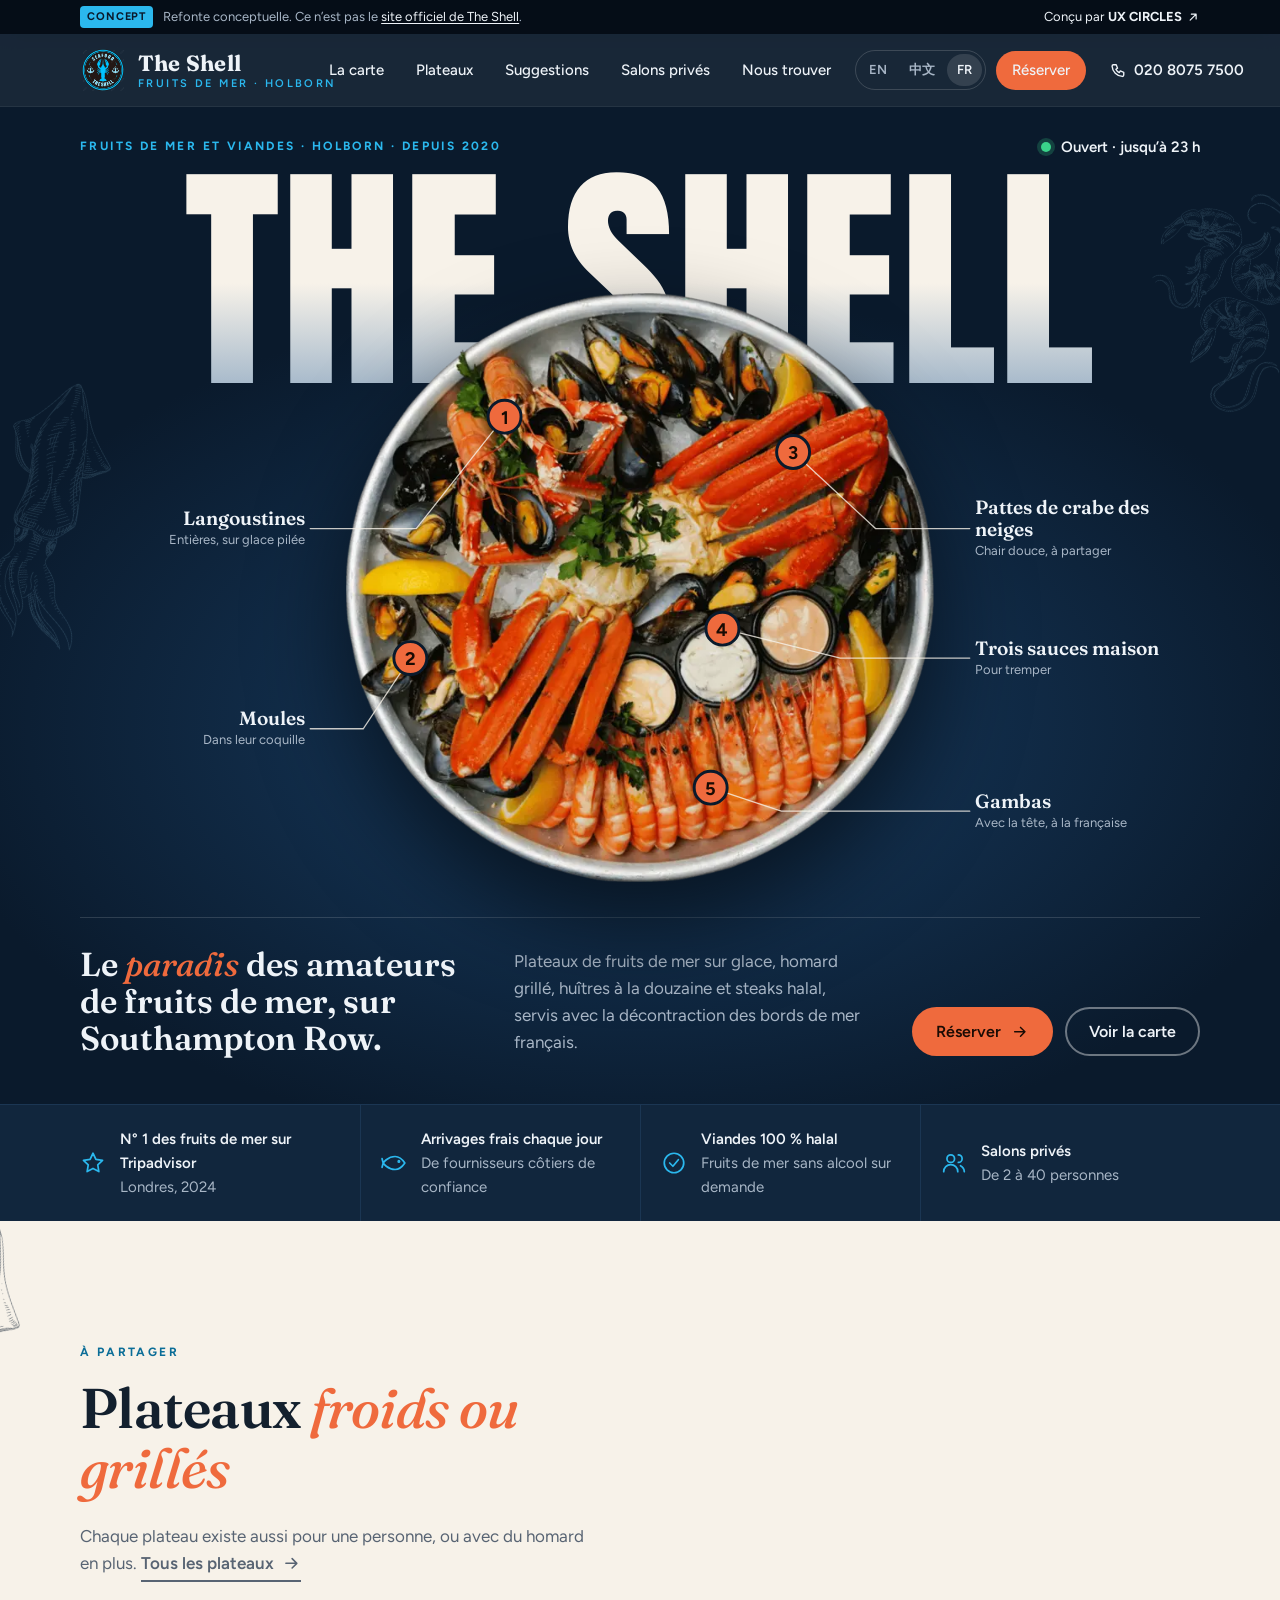
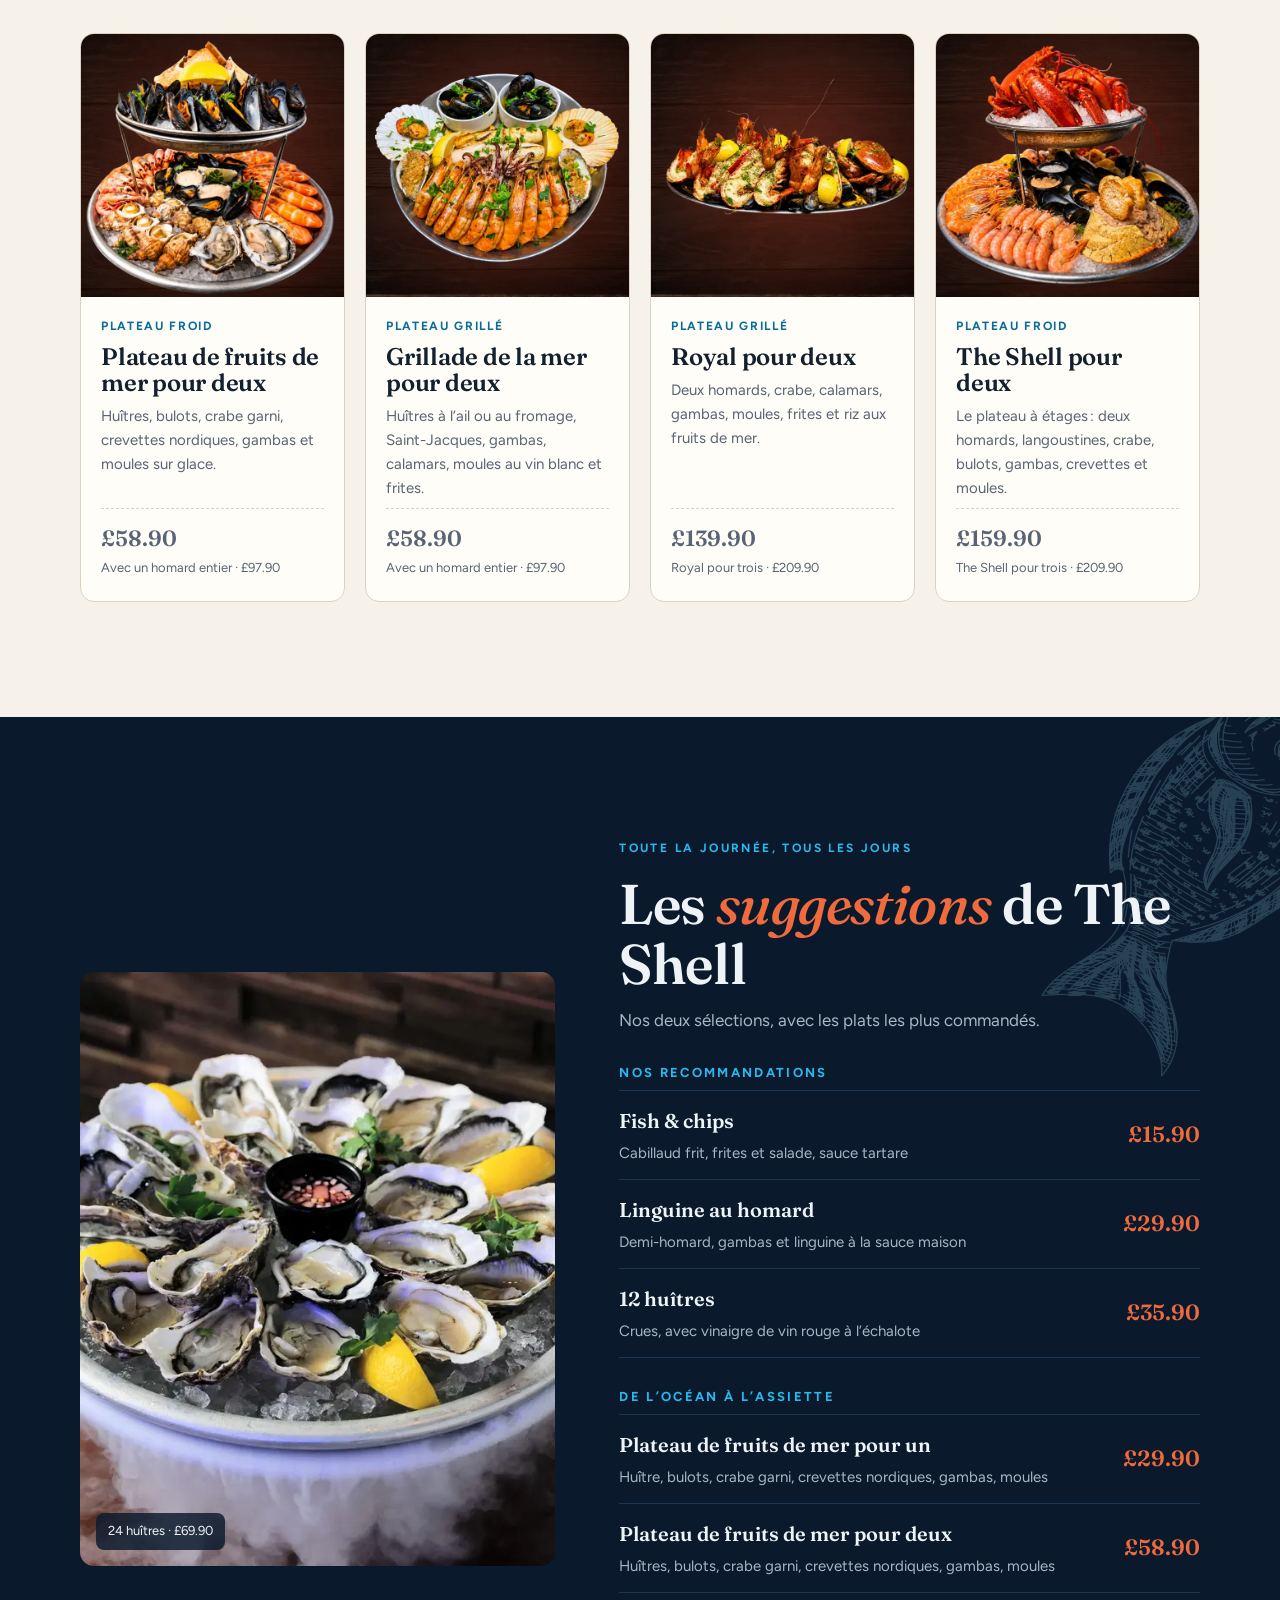
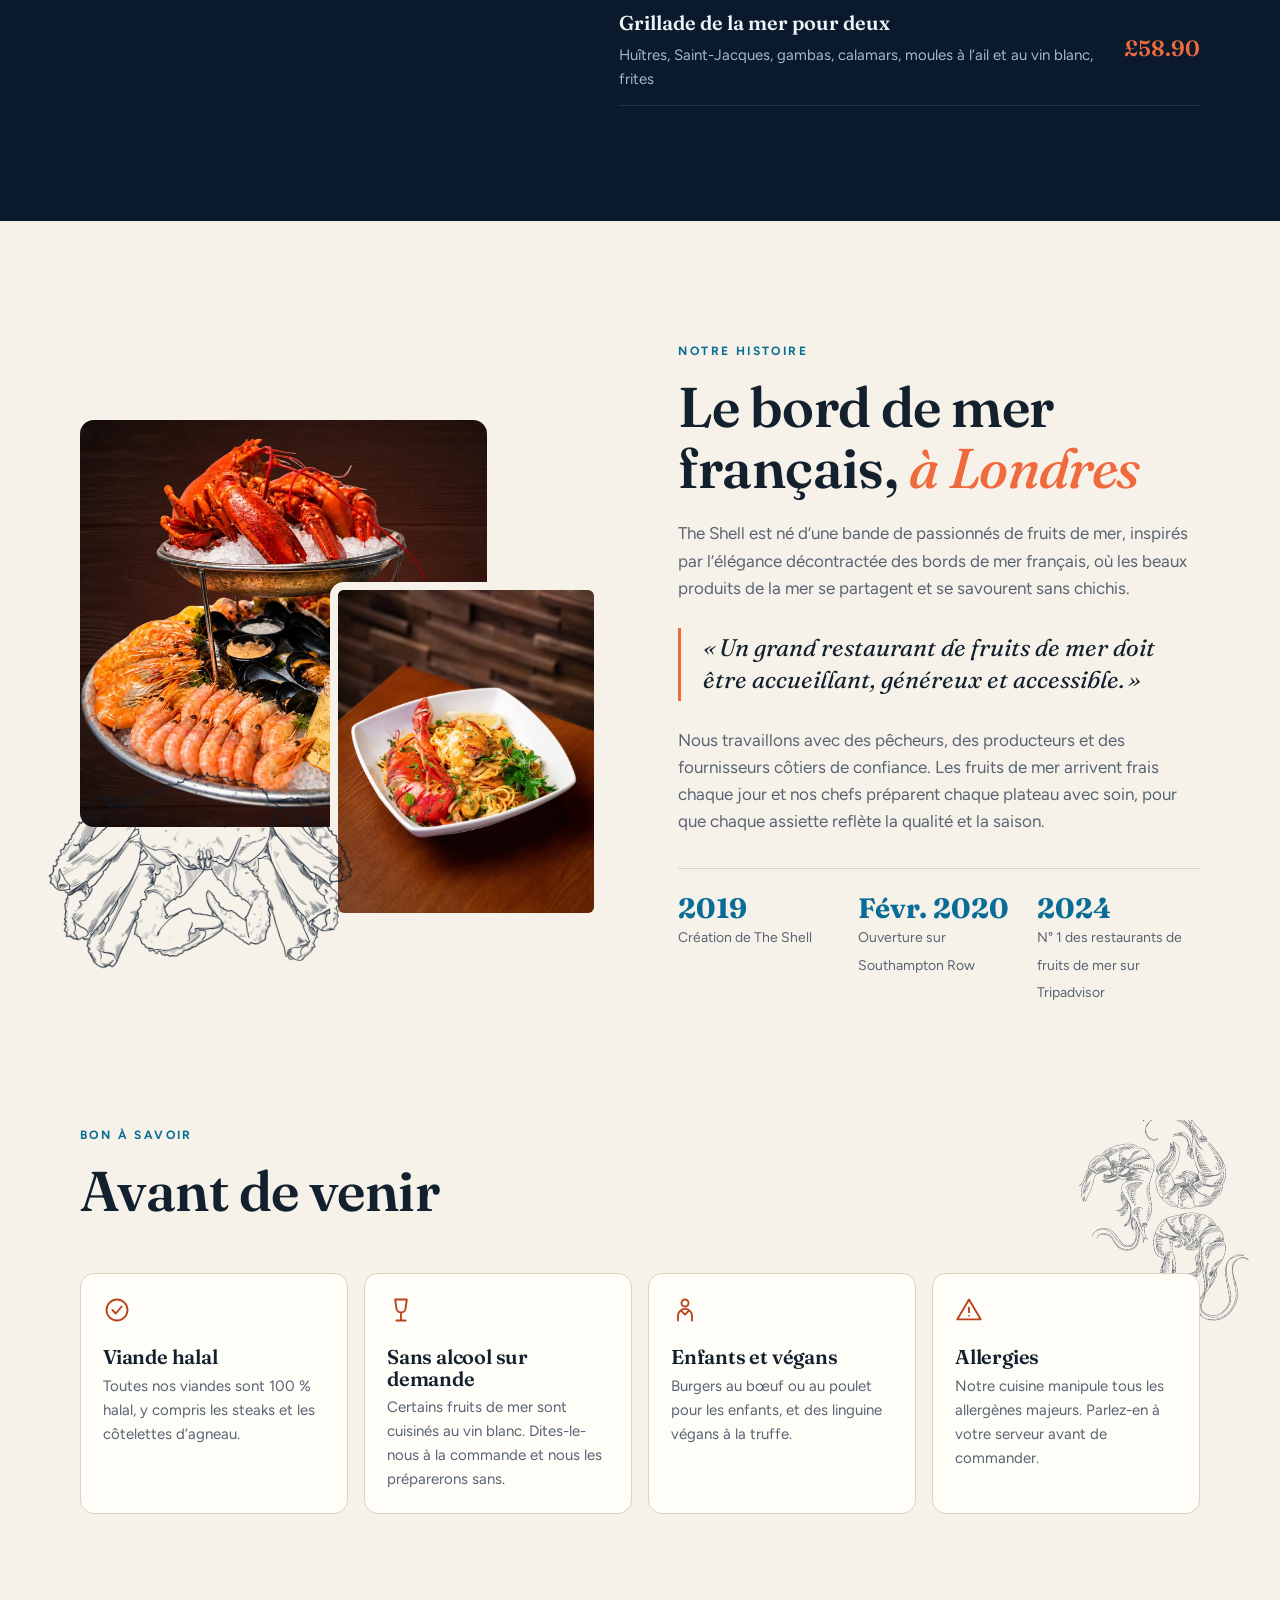
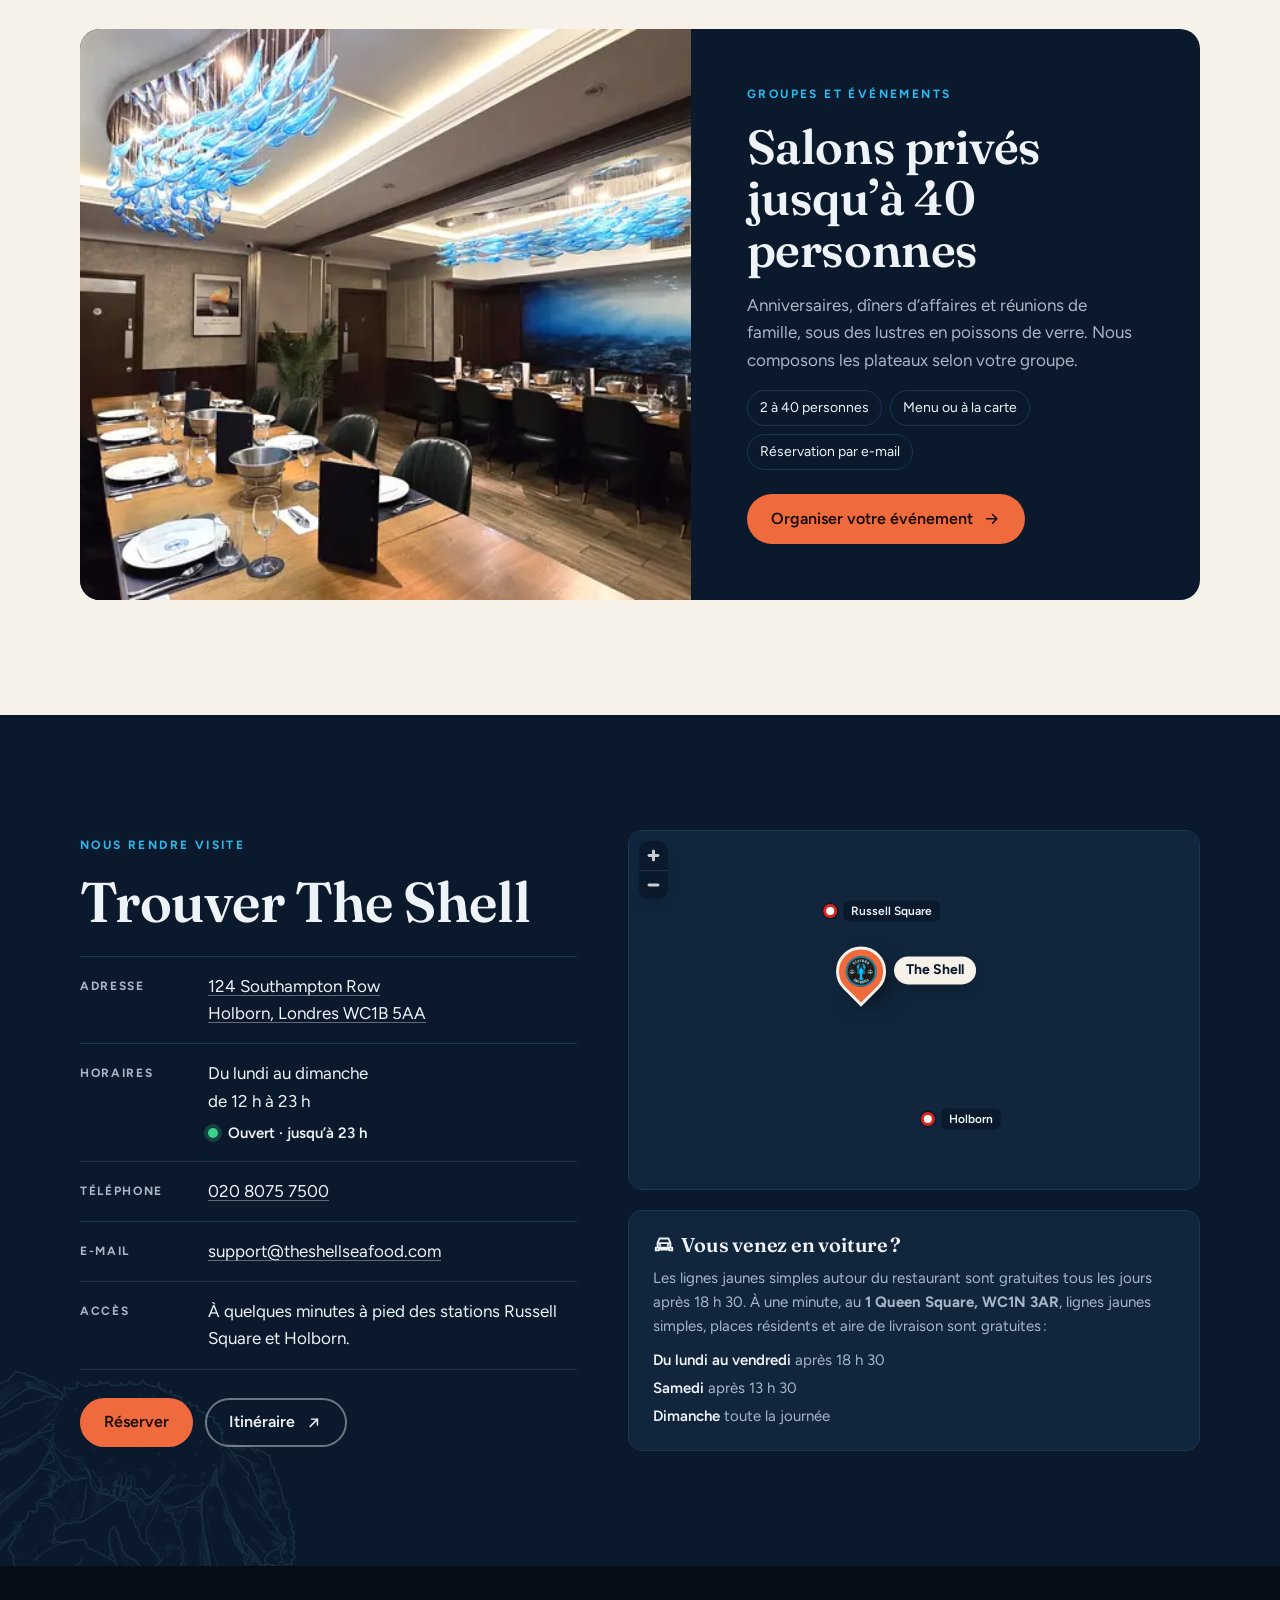
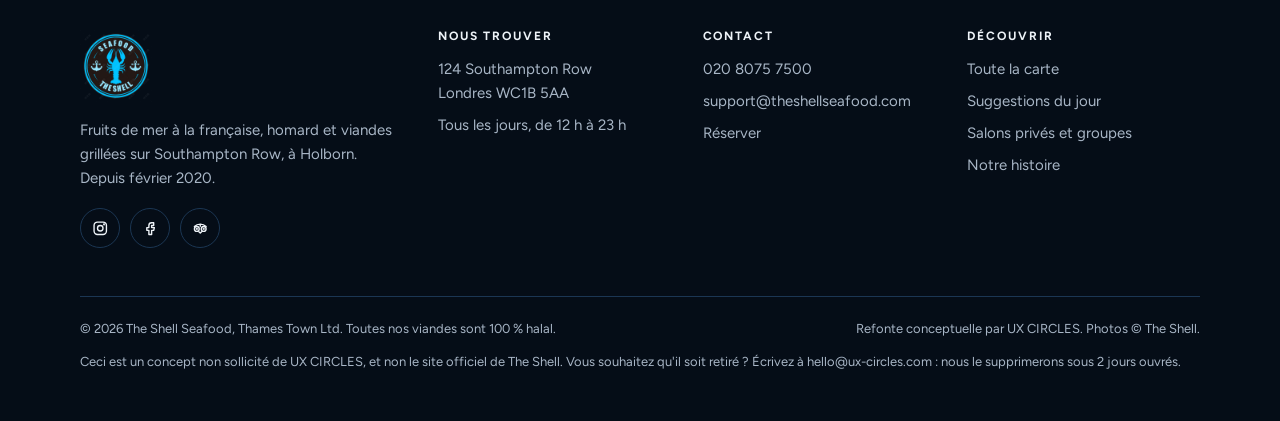
==== commit 6a380fd0: "Footer: offer to take the concept down within 2 working days Every page now says this is an unsolici" ====
--- a/fr/index.html
+++ b/fr/index.html
@@ -28,7 +28,7 @@
 <link crossorigin="" href="https://fonts.gstatic.com" rel="preconnect"/>
 <link href="https://fonts.googleapis.com/css2?family=Anton&amp;family=Figtree:wght@400;500;600;700&amp;family=Fraunces:ital,opsz,wght@0,9..144,500;0,9..144,600;0,9..144,700;1,9..144,500&amp;display=swap" rel="stylesheet"/>
 <link as="image" fetchpriority="high" href="../assets/img/platter-cutout-700.webp" imagesizes="(max-width: 760px) 92vw, 600px" imagesrcset="../assets/img/platter-cutout-700.webp 700w, ../assets/img/platter-cutout-880.webp 880w" rel="preload"/>
-<link href="../assets/css/style.css?v=10" rel="stylesheet"/>
+<link href="../assets/css/style.css?v=11" rel="stylesheet"/>
 <script type="application/ld+json">
   {
     "@context": "https://schema.org",
@@ -228,7 +228,7 @@
 </ul>
 </div>
 </section>
-<section aria-labelledby="specials-title" class="section on-ink has-sketch" id="specials">
+<section aria-labelledby="specials-title" class="section on-ink has-sketch" id="specials" data-specials-sheet="1L_RhwPZrMNXFfzwe32Jlv1mhmt5Qy1o4pagM7m1RwSw">
 <img alt="" aria-hidden="true" class="sketch sk-specials" decoding="async" height="720" loading="lazy" src="../assets/img/sketch-fish-light.webp" width="403"/>
 <div class="wrap specials">
 <figure class="specials-photo reveal">
@@ -388,6 +388,7 @@
 <div class="footer-base">
 <p>© <span data-year="">2026</span> The Shell Seafood, Thames Town Ltd. Toutes nos viandes sont 100 % halal.</p>
 <p>Refonte conceptuelle par <a href="https://ux-circles.com/web" rel="noopener" target="_blank">UX CIRCLES</a>. Photos © The Shell.</p>
+<p data-takedown style="flex-basis: 100%; margin: 0;">Ceci est un concept non sollicité de UX CIRCLES, et non le site officiel de The Shell. Vous souhaitez qu'il soit retiré&nbsp;? Écrivez à <a href="mailto:hello@ux-circles.com">hello@ux-circles.com</a>&nbsp;: nous le supprimerons sous 2&nbsp;jours ouvrés.</p>
 </div>
 </div>
 </footer>
@@ -396,5 +397,6 @@
 <a class="btn btn-primary" href="book.html">Réserver</a>
 </nav>
 <script defer="" src="../assets/js/main.js?v=4"></script>
+  <script defer src="../assets/js/specials.js?v=1"></script>
 </body>
 </html>
--- a/assets/css/style.css
+++ b/assets/css/style.css
@@ -298,6 +298,8 @@
 .special-list strong { font-family: var(--f-display); font-size: 1.25rem; font-weight: 600; }
 .special-list span { color: var(--on-ink-muted); font-size: .9375rem; grid-column: 1; }
 .special-list .price { grid-row: 1 / span 2; grid-column: 2; align-self: center; font-size: 1.375rem; color: var(--coral); }
+.special-list .is-sold-out strong, .special-list .is-sold-out .price { opacity: .45; text-decoration: line-through; text-decoration-thickness: 1px; }
+.special-list .is-sold-out span { color: var(--coral); }
 @media (max-width: 860px) { .specials { grid-template-columns: 1fr; } .specials-photo { aspect-ratio: 16 / 11; } }
 
 /* ---------- Story ---------- */
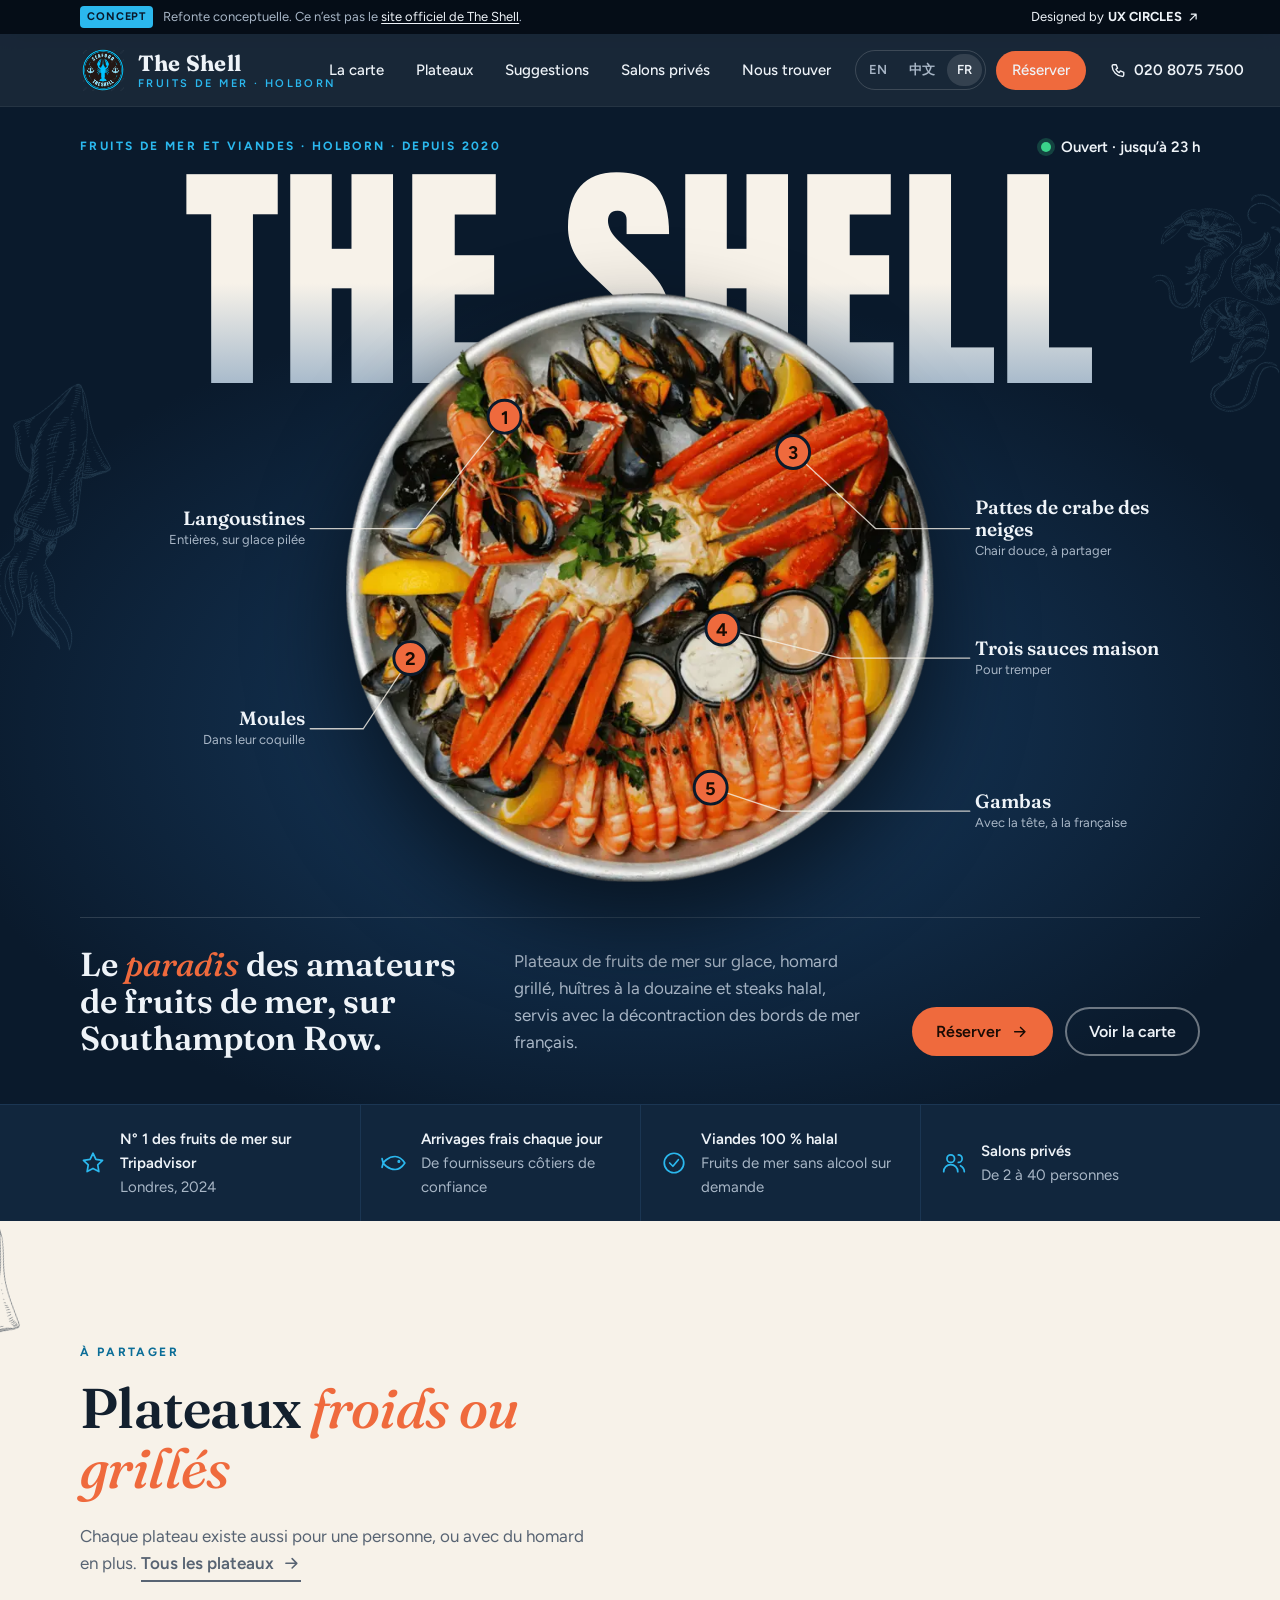
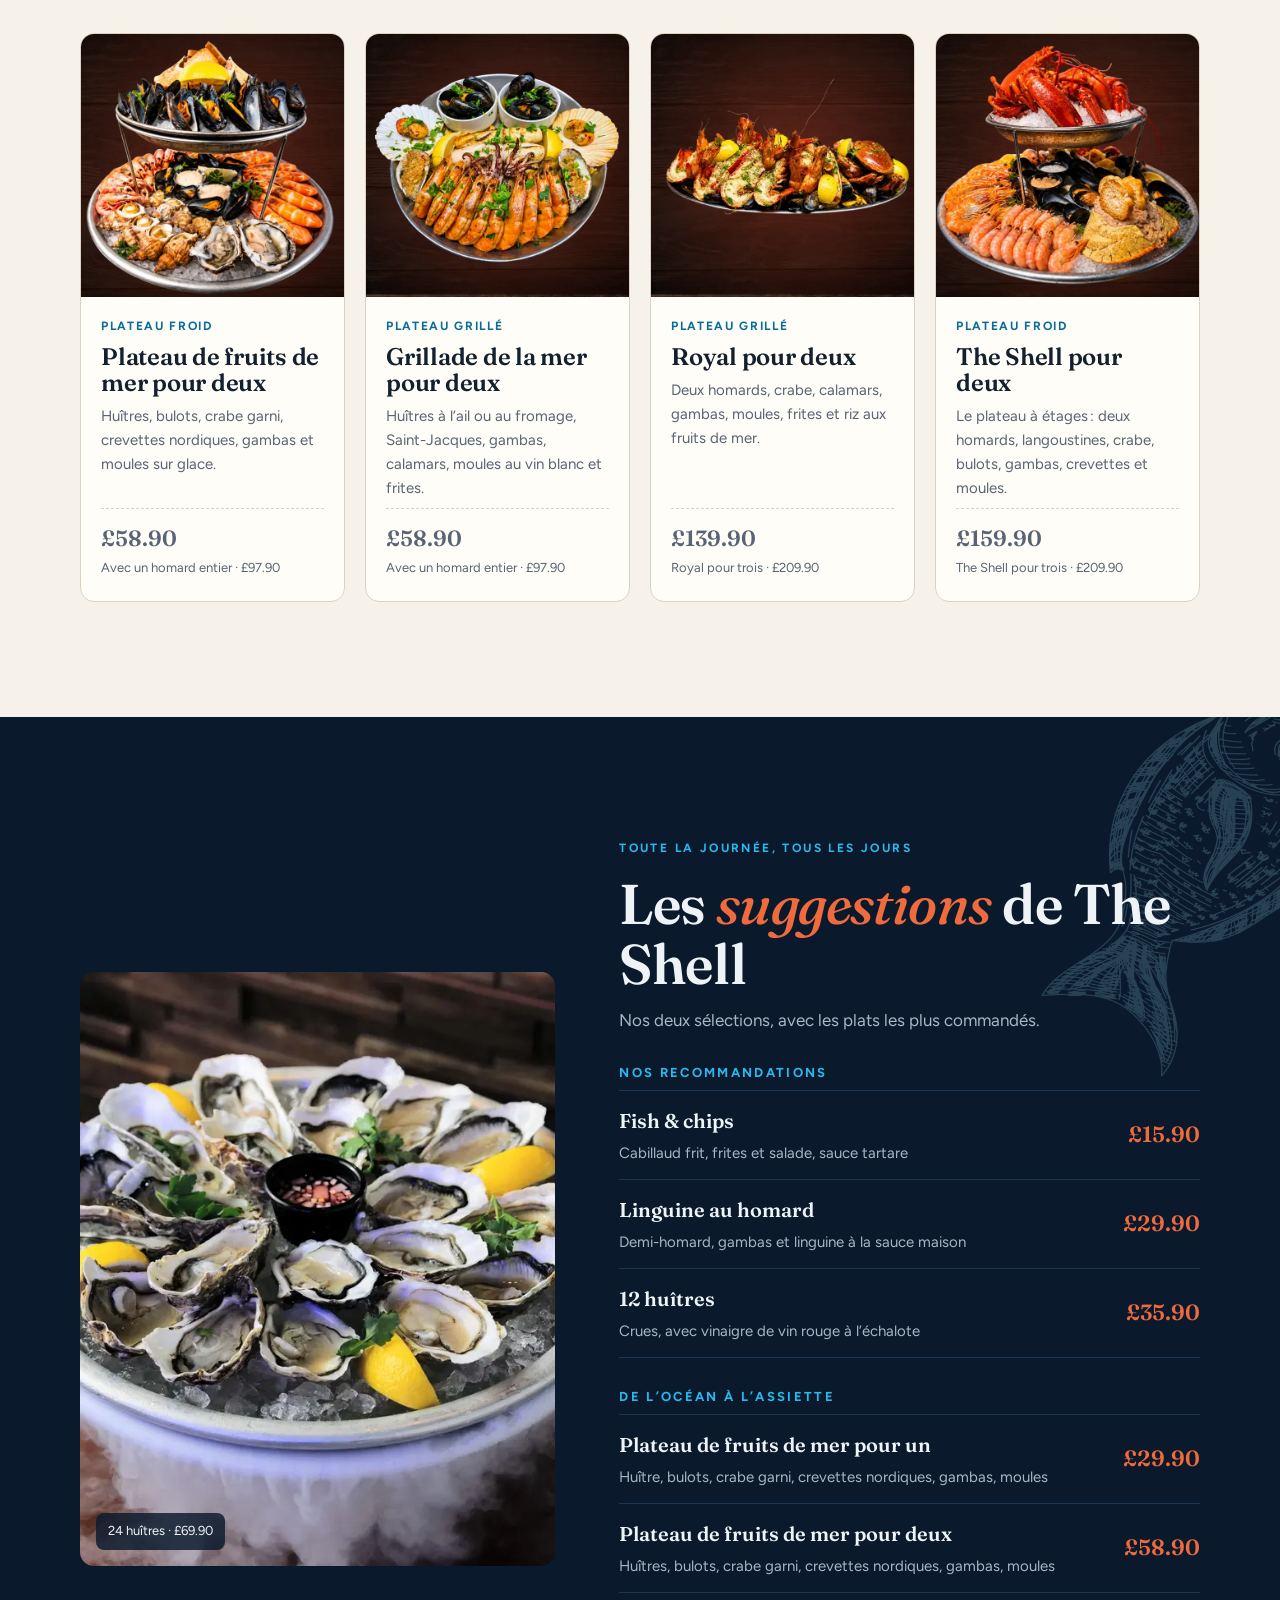
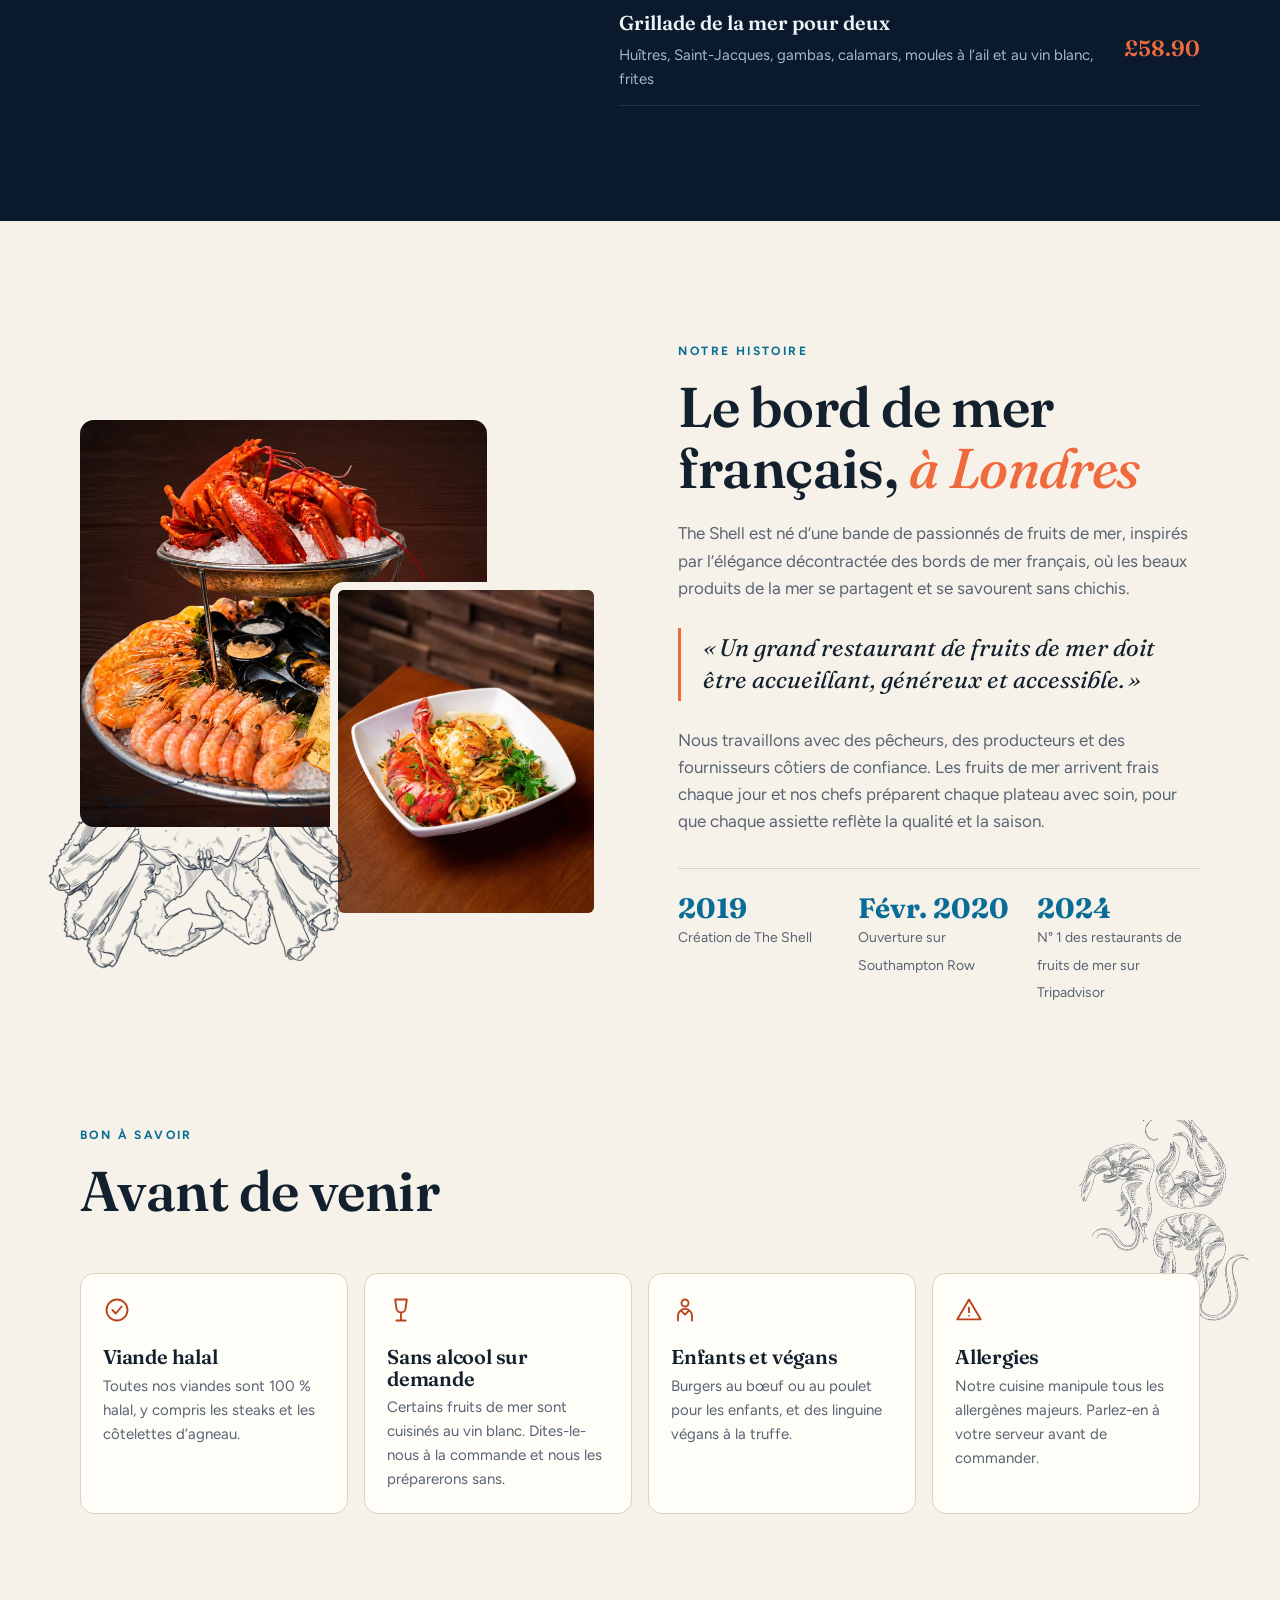
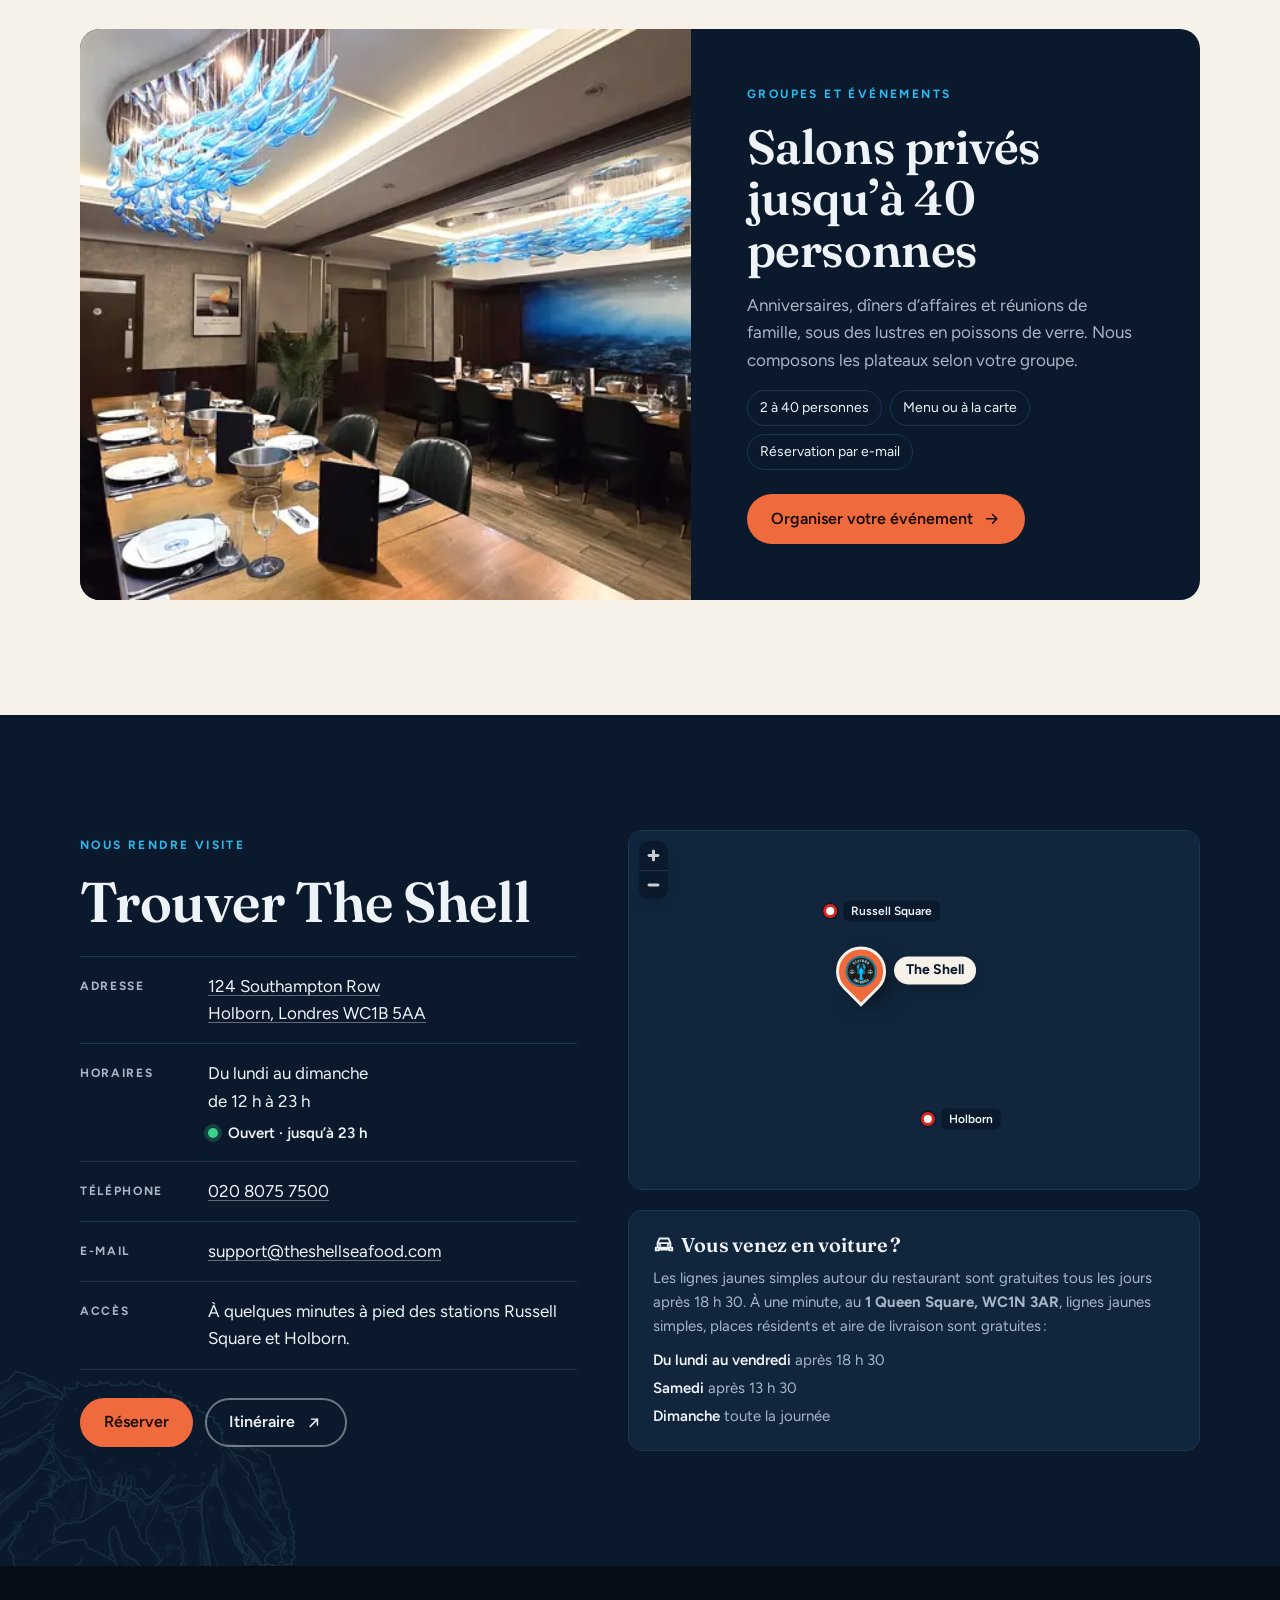
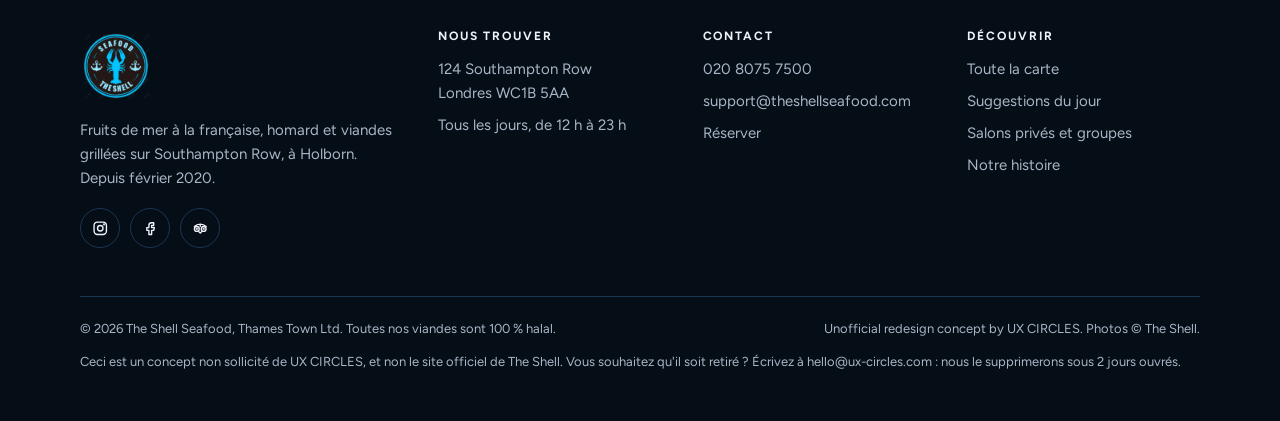
==== commit d477b9d1: "Standardise the UX CIRCLES concept credit Concept bar reads "Designed by UX CIRCLES" (設計：/设计：UX CIRC" ====
--- a/fr/index.html
+++ b/fr/index.html
@@ -89,7 +89,7 @@
 <div class="concept-bar" role="note">
 <div class="wrap concept-inner">
 <p><span class="concept-tag">Concept</span><span class="concept-long">Refonte conceptuelle. Ce n’est pas le <a href="https://www.theshellseafood.com/" rel="noopener" target="_blank">site officiel de The Shell</a>.</span><span class="concept-short">Refonte conceptuelle</span></p>
-<a href="https://ux-circles.com/web" rel="noopener" target="_blank"><span class="concept-by">Conçu par</span> <strong>UX CIRCLES</strong> <svg aria-hidden="true" class="icon"><use href="#i-ext"></use></svg></a>
+<a href="https://ux-circles.com/restaurants" rel="noopener" target="_blank"><span class="concept-by">Designed by</span> <strong>UX CIRCLES</strong> <svg aria-hidden="true" class="icon"><use href="#i-ext"></use></svg></a>
 </div>
 </div>
 <div class="header-bar">
@@ -387,7 +387,7 @@
 </div>
 <div class="footer-base">
 <p>© <span data-year="">2026</span> The Shell Seafood, Thames Town Ltd. Toutes nos viandes sont 100 % halal.</p>
-<p>Refonte conceptuelle par <a href="https://ux-circles.com/web" rel="noopener" target="_blank">UX CIRCLES</a>. Photos © The Shell.</p>
+<p>Unofficial redesign concept by <a href="https://ux-circles.com/restaurants" rel="noopener" target="_blank">UX CIRCLES</a>. Photos © The Shell.</p>
 <p data-takedown style="flex-basis: 100%; margin: 0;">Ceci est un concept non sollicité de UX CIRCLES, et non le site officiel de The Shell. Vous souhaitez qu'il soit retiré&nbsp;? Écrivez à <a href="mailto:hello@ux-circles.com">hello@ux-circles.com</a>&nbsp;: nous le supprimerons sous 2&nbsp;jours ouvrés.</p>
 </div>
 </div>
